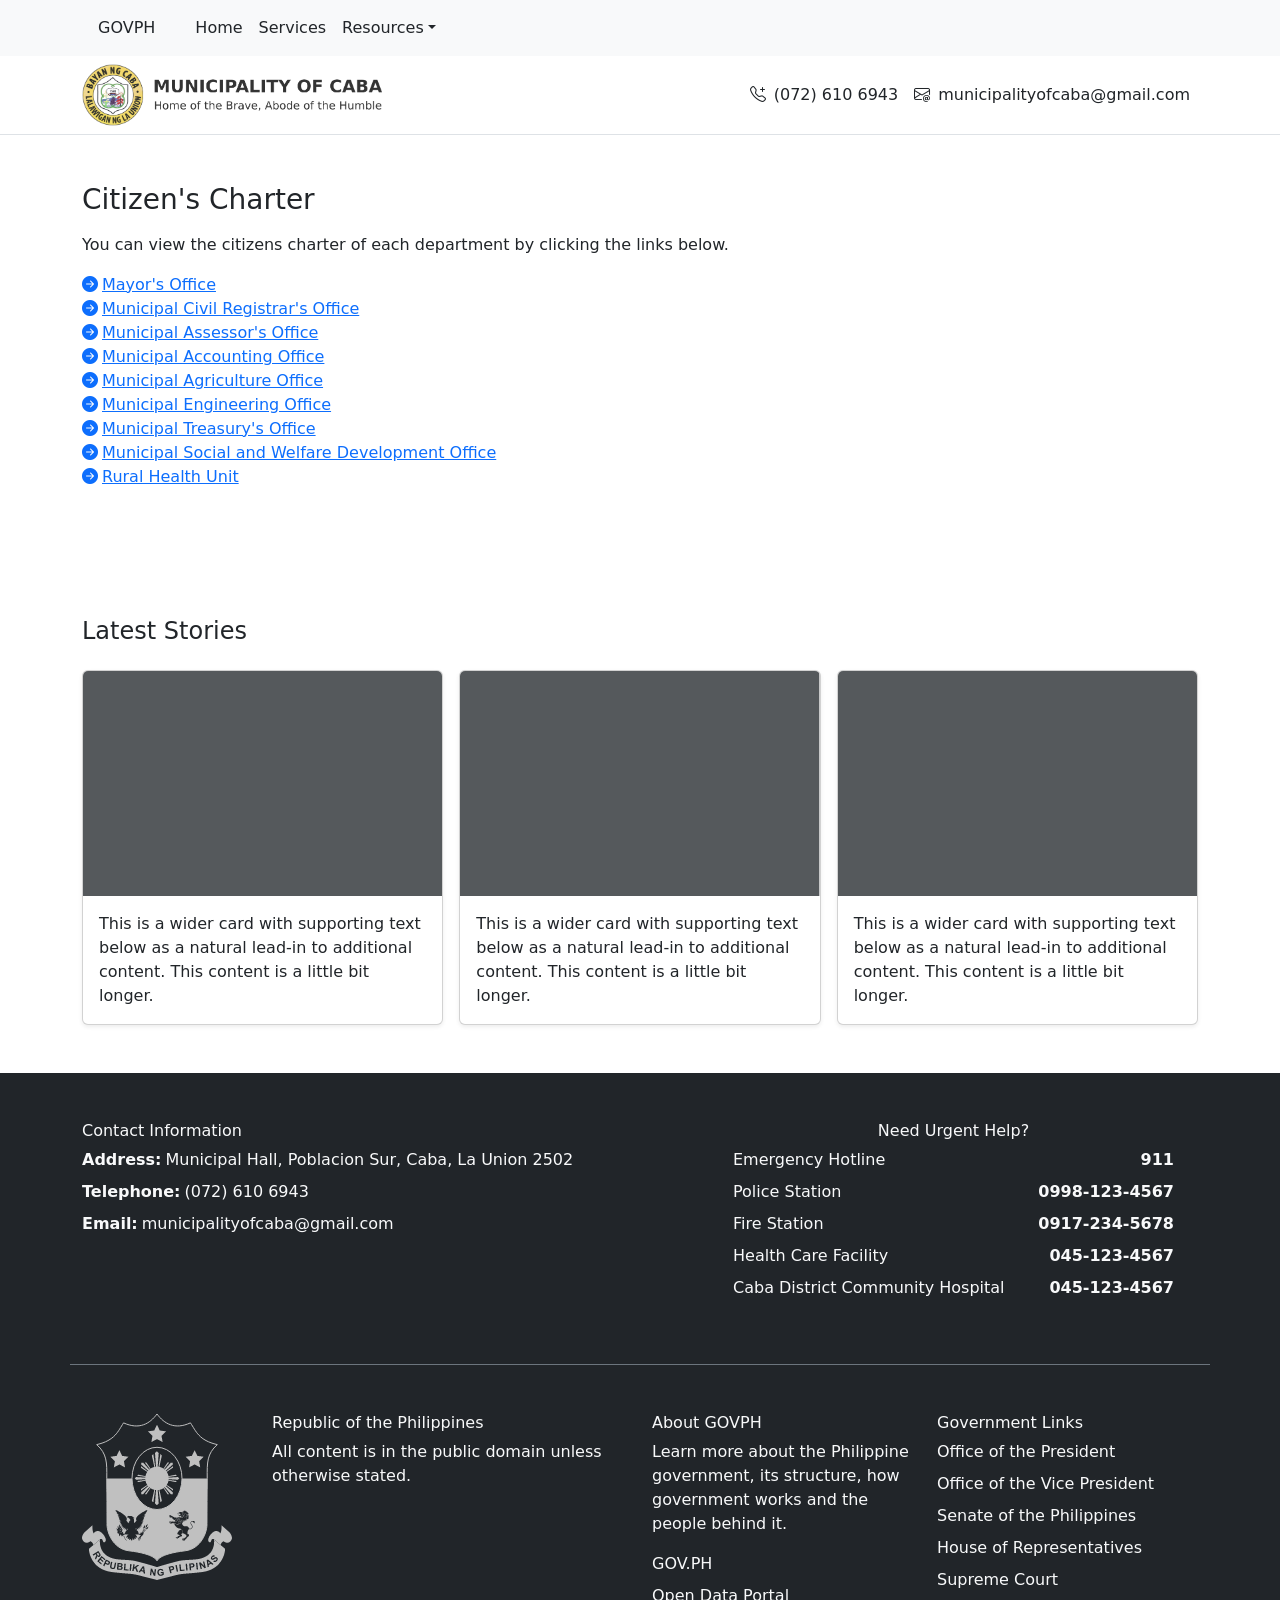
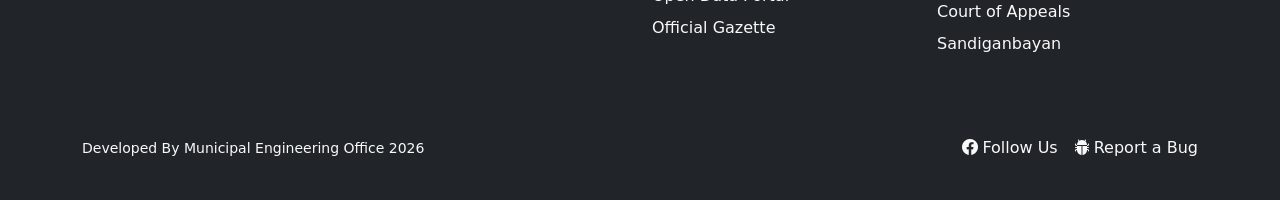
==== citizens-charter.html @ f1044a45 "added page for citizens charter and concept hero banner." ====
<!DOCTYPE html>
<html class="h-100" lang="en">

<head>
    <meta charset="utf-8">
    <meta name="viewport" content="width=device-width, initial-scale=1">
    <meta name="description" content="">
    <link href="https://cdn.jsdelivr.net/npm/bootstrap@5.3.8/dist/css/bootstrap.min.css" rel="stylesheet"
        integrity="sha384-sRIl4kxILFvY47J16cr9ZwB07vP4J8+LH7qKQnuqkuIAvNWLzeN8tE5YBujZqJLB" crossorigin="anonymous">
    <link rel="stylesheet" href="https://cdn.jsdelivr.net/npm/bootstrap-icons@1.13.1/font/bootstrap-icons.min.css">
</head>

<body class="d-flex flex-column h-100">
    <nav class="py-2 navbar bg-light">
        <div class="container d-flex flex-wrap">
            <ul class="nav me-auto">
                <li class="nav-item me-lg-3"><a href="https://www.gov.ph" target="_blank" class="nav-link text-dark"
                        aria-current="page">GOVPH</a>
                </li>
                <li class="nav-item"><a href="./index.html" class="nav-link text-dark px-2">Home</a></li>
                <li class="nav-item"><a href="#" class="nav-link text-dark px-2">Services</a></li>
                <li class="nav-item dropdown">
                    <a class="nav-link text-dark px-2 dropdown-toggle" href="#" role="button" data-bs-toggle="dropdown"
                        aria-expanded="false">Resources</a>
                    <ul class="dropdown-menu">
                        <li><a class="dropdown-item" href="#">Citizens Charter</a></li>
                    </ul>
                </li>
            </ul>
        </div>
    </nav>
    <header class="py-2 border-bottom">
        <div class="container d-flex align-items-center justify-content-between">
            <a href="./index.html" class="d-flex align-items-center text-dark text-decoration-none">
                <img src="static/images/logo_alt.png" width="300" />
            </a>
            <ul class="nav">
                <li class="nav-item"><a href="#" class="nav-link text-dark px-2"><i
                            class="bi bi-telephone-plus me-2"></i>(072) 610 6943</a></li>
                <li class="nav-item"><a href="mailto:municipalityofcaba@gmail.com"
                        class="nav-link text-dark text-dark px-2"><i
                            class="bi bi-envelope-at me-2"></i>municipalityofcaba@gmail.com</a></li>
            </ul>
        </div>
    </header>
    <main class="flex-shrink-0">
        <section class="py-5 container">
            <div class="row">
                <h3 class="mb-3">Citizen's Charter</h3>
                <p>You can view the citizens charter of each department by clicking the links below.</p>
                <div class="col-6">
                    <ul class="list-unstyled ps-0">
                        <li><a href="#"><i class="bi bi-arrow-right-circle-fill me-1"></i>Mayor's Office</a></li>
                        <li><a href="#"><i class="bi bi-arrow-right-circle-fill me-1"></i>Municipal Civil Registrar's
                                Office</a></li>
                        <li><a href="#"><i class="bi bi-arrow-right-circle-fill me-1"></i>Municipal Assessor's
                                Office</a></li>
                        <li><a href="#"><i class="bi bi-arrow-right-circle-fill me-1"></i>Municipal Accounting
                                Office</a></li>
                        <li><a href="#"><i class="bi bi-arrow-right-circle-fill me-1"></i>Municipal Agriculture
                                Office</a></li>
                        <li><a href="#"><i class="bi bi-arrow-right-circle-fill me-1"></i>Municipal Engineering
                                Office</a></li>
                        <li><a href="#"><i class="bi bi-arrow-right-circle-fill me-1"></i>Municipal Treasury's
                                Office</a></li>
                        <li><a href="#"><i class="bi bi-arrow-right-circle-fill me-1"></i>Municipal Social and Welfare
                                Development Office</a></li>
                        <li><a href="#"><i class="bi bi-arrow-right-circle-fill me-1"></i>Rural Health Unit</a></li>
                    </ul>
                </div>
            </div>
        </section>
        <section class="stories py-5">
            <div class="container">
                <h4 class="py-3">Latest Stories</h4>
                <div class="row row-cols-1 row-cols-sm-2 row-cols-md-3 g-3">
                    <div class="col">
                        <div class="card shadow-sm"> <svg aria-label="Placeholder: Thumbnail"
                                class="bd-placeholder-img card-img-top" height="225"
                                preserveAspectRatio="xMidYMid slice" role="img" width="100%"
                                xmlns="http://www.w3.org/2000/svg">
                                <title>Placeholder</title>
                                <rect width="100%" height="100%" fill="#55595c"></rect><text x="50%" y="50%"
                                    fill="#eceeef" dy=".3em"></text>
                            </svg>
                            <div class="card-body">
                                <p class="card-text">This is a wider card with supporting text below as a natural
                                    lead-in to additional content. This content is a little bit longer.</p>
                            </div>
                        </div>
                    </div>
                    <div class="col">
                        <div class="card shadow-sm"> <svg aria-label="Placeholder: Thumbnail"
                                class="bd-placeholder-img card-img-top" height="225"
                                preserveAspectRatio="xMidYMid slice" role="img" width="100%"
                                xmlns="http://www.w3.org/2000/svg">
                                <title>Placeholder</title>
                                <rect width="100%" height="100%" fill="#55595c"></rect><text x="50%" y="50%"
                                    fill="#eceeef" dy=".3em"></text>
                            </svg>
                            <div class="card-body">
                                <p class="card-text">This is a wider card with supporting text below as a natural
                                    lead-in to additional content. This content is a little bit longer.</p>
                            </div>
                        </div>
                    </div>
                    <div class="col">
                        <div class="card shadow-sm"> <svg aria-label="Placeholder: Thumbnail"
                                class="bd-placeholder-img card-img-top" height="225"
                                preserveAspectRatio="xMidYMid slice" role="img" width="100%"
                                xmlns="http://www.w3.org/2000/svg">
                                <title>Placeholder</title>
                                <rect width="100%" height="100%" fill="#55595c"></rect><text x="50%" y="50%"
                                    fill="#eceeef" dy=".3em"></text>
                            </svg>
                            <div class="card-body">
                                <p class="card-text">This is a wider card with supporting text below as a natural
                                    lead-in to additional content. This content is a little bit longer.</p>
                            </div>
                        </div>
                    </div>
                </div>
            </div>
        </section>
    </main>
    <footer class="mt-auto pt-5 pb-3 bg-dark text-light">
        <div class="container">
            <div class="row pb-4">
                <div class="row pb-4">
                    <div class="col-7 mb-3">
                        <h6>Contact Information</h6>
                        <dl>
                            <dd><strong class="me-1">Address:</strong>Municipal Hall, Poblacion Sur, Caba, La Union 2502
                            </dd>
                            <dd><strong class="me-1">Telephone:</strong>(072) 610 6943</dd>
                            <dd><strong class="me-1">Email:</strong>municipalityofcaba@gmail.com</dd>
                        </dl>
                    </div>
                    <div class="col-5 mb-3">
                        <h6 class="text-center">Need Urgent Help?</h6>
                        <div class="d-flex justify-content-between mb-2">
                            <span>Emergency Hotline</span>
                            <a href="tel:911" class="text-light fw-bold text-decoration-none">911</a>
                        </div>

                        <div class="d-flex justify-content-between mb-2">
                            <span>Police Station</span>
                            <a href="tel:09981234567" class="text-light fw-bold text-decoration-none">0998-123-4567</a>
                        </div>

                        <div class="d-flex justify-content-between mb-2">
                            <span>Fire Station</span>
                            <a href="tel:09172345678" class="text-light fw-bold text-decoration-none">0917-234-5678</a>
                        </div>

                        <div class="d-flex justify-content-between mb-2">
                            <span>Health Care Facility</span>
                            <a href="tel:0451234567" class="text-light fw-bold text-decoration-none">045-123-4567</a>
                        </div>

                        <div class="d-flex justify-content-between">
                            <span>Caba District Community Hospital</span>
                            <a href="tel:0451234567" class="text-light fw-bold text-decoration-none">045-123-4567</a>
                        </div>
                    </div>
                </div>
            </div>
            <div class="row py-5 border-top border-secondary">
                <div class="col-2">
                    <img src="static/images/govph-logo.png" alt="GOVPH" />
                </div>
                <div class="col-4">
                    <h6>Republic of the Philippines</h6>
                    <p>All content is in the public domain unless otherwise stated.</p>
                </div>
                <div class="col-3">
                    <h6>About GOVPH</h6>
                    <p>Learn more about the Philippine government, its structure, how government works and the people
                        behind it.</p>
                    <ul class="nav flex-column">
                        <li class="nav-item mb-2"><a href="#" class="nav-link p-0 link-light">GOV.PH</a></li>
                        <li class="nav-item mb-2"><a href="#" class="nav-link p-0 link-light">Open Data Portal</a></li>
                        <li class="nav-item mb-2"><a href="#" class="nav-link p-0 link-light">Official Gazette</a></li>
                    </ul>
                </div>
                <div class="col-3">
                    <h6>Government Links</h6>
                    <ul class="nav flex-column">
                        <li class="nav-item mb-2"><a href="#" class="nav-link p-0 link-light">Office of the
                                President</a></li>
                        <li class="nav-item mb-2"><a href="#" class="nav-link p-0 link-light">Office of the Vice
                                President</a></li>
                        <li class="nav-item mb-2"><a href="#" class="nav-link p-0 link-light">Senate of the
                                Philippines</a></li>
                        <li class="nav-item mb-2"><a href="#" class="nav-link p-0 link-light">House of
                                Representatives</a></li>
                        <li class="nav-item mb-2"><a href="#" class="nav-link p-0 link-light">Supreme Court</a></li>
                        <li class="nav-item mb-2"><a href="#" class="nav-link p-0 link-light">Court of Appeals</a></li>
                        <li class="nav-item mb-2"><a href="#" class="nav-link p-0 link-light">Sandiganbayan</a></li>
                    </ul>
                </div>
            </div>
            <div class="d-flex flex-column flex-sm-row justify-content-between py-4">
                <p class="mb-0"><small>Developed By Municipal Engineering Office 2026</small></p>
                <ul class="mb-0 list-unstyled d-flex">
                    <li class="ms-3"><a class="nav-link link-light" href="https://www.facebook.com/cabalaunionofficial/"
                            title="@cabalaunionofficial" aria-label="Follow Us"><i
                                class="bi bi-facebook me-1"></i>Follow Us</a></li>
                    <li class="ms-3"><a class="nav-link link-light" href="#" aria-label="Bug Report"><i
                                class="bi bi-bug-fill me-1"></i>Report a Bug</a></li>
                </ul>
            </div>
        </div>
    </footer>
    <script src="https://cdn.jsdelivr.net/npm/bootstrap@5.3.8/dist/js/bootstrap.bundle.min.js"
        integrity="sha384-FKyoEForCGlyvwx9Hj09JcYn3nv7wiPVlz7YYwJrWVcXK/BmnVDxM+D2scQbITxI"
        crossorigin="anonymous"></script>
</body>

</html>
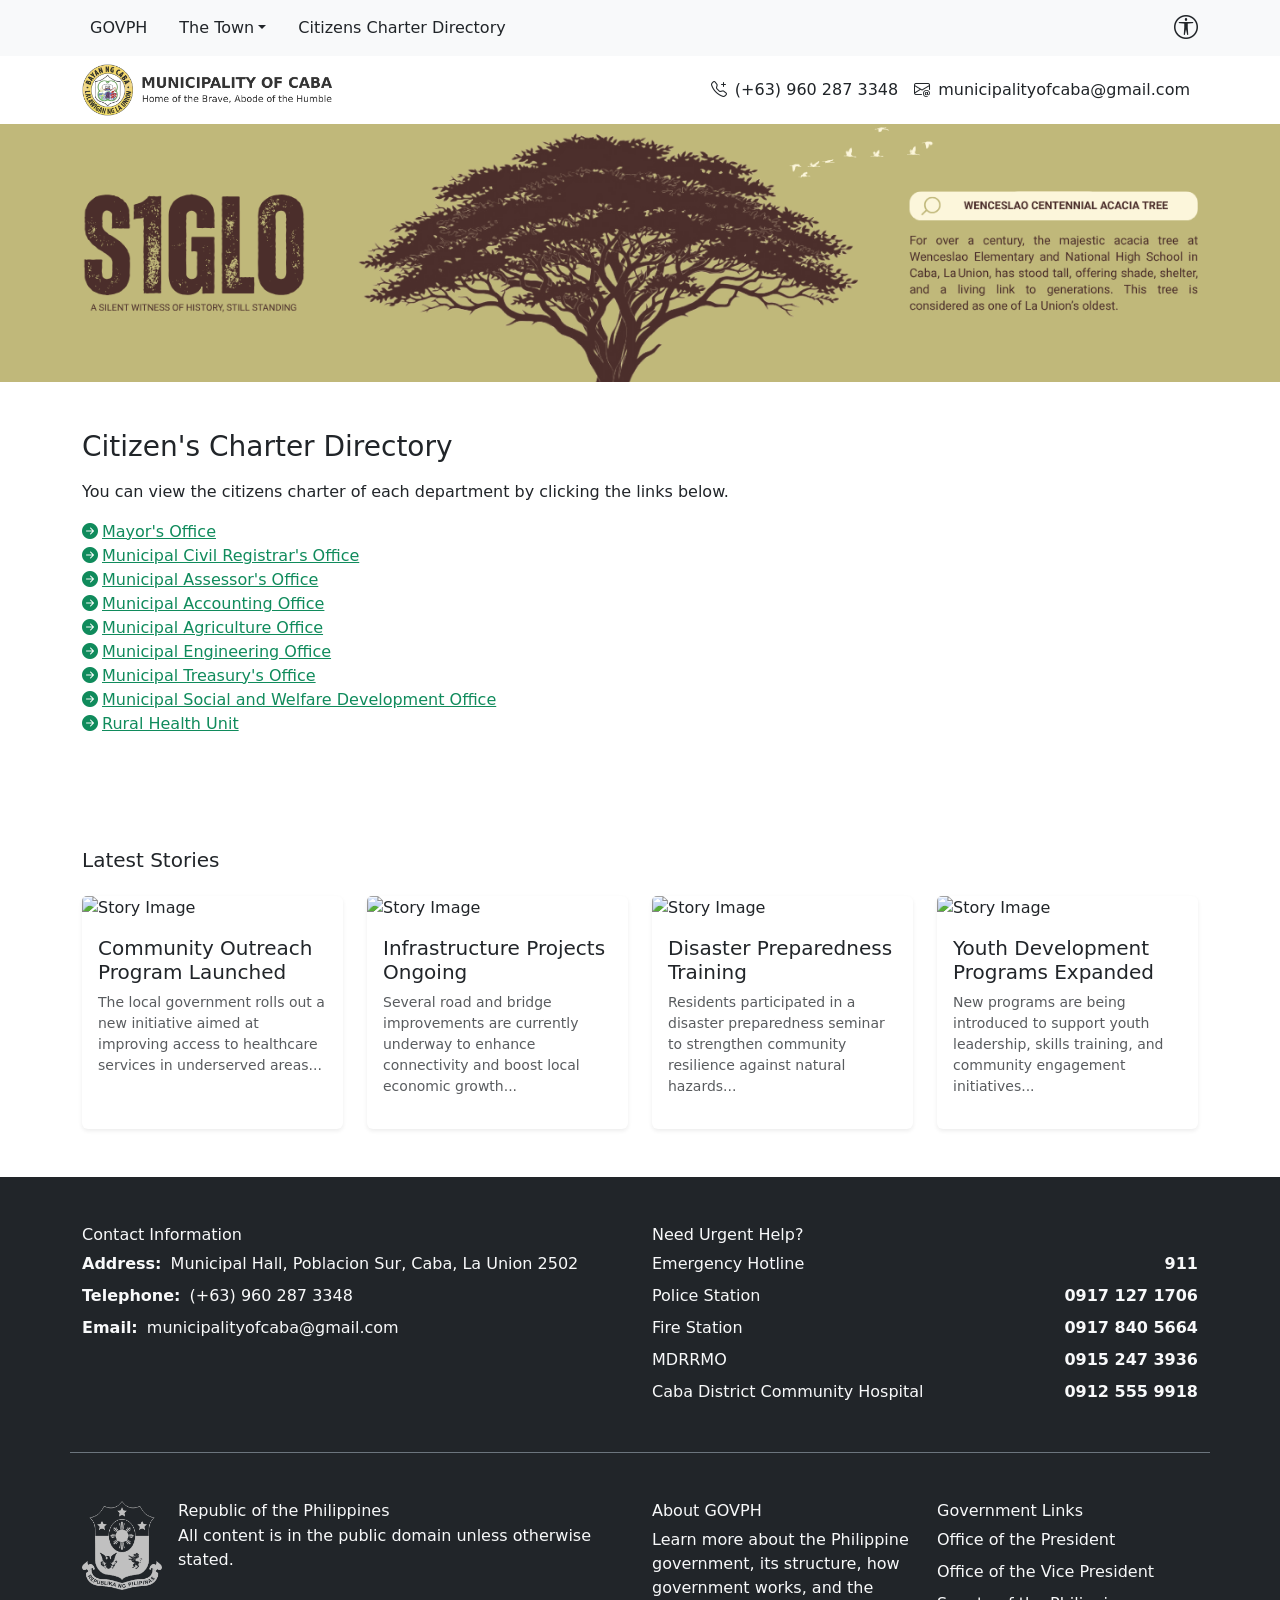
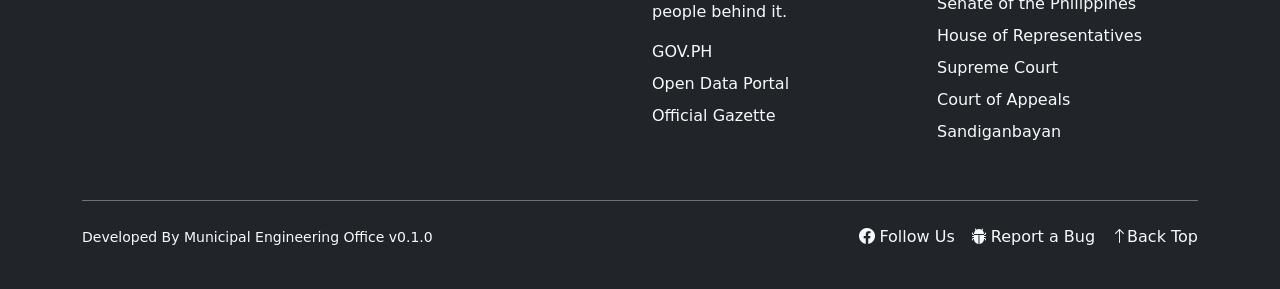
==== commit 7381c949: "added accessibility functions and updated some static contents" ====
--- a/citizens-charter.html
+++ b/citizens-charter.html
@@ -8,114 +8,174 @@
     <link href="https://cdn.jsdelivr.net/npm/bootstrap@5.3.8/dist/css/bootstrap.min.css" rel="stylesheet"
         integrity="sha384-sRIl4kxILFvY47J16cr9ZwB07vP4J8+LH7qKQnuqkuIAvNWLzeN8tE5YBujZqJLB" crossorigin="anonymous">
     <link rel="stylesheet" href="https://cdn.jsdelivr.net/npm/bootstrap-icons@1.13.1/font/bootstrap-icons.min.css">
+    <link rel="stylesheet" href="./static/styles/common.css">
 </head>
 
 <body class="d-flex flex-column h-100">
-    <nav class="py-2 navbar bg-light">
-        <div class="container d-flex flex-wrap">
-            <ul class="nav me-auto">
-                <li class="nav-item me-lg-3"><a href="https://www.gov.ph" target="_blank" class="nav-link text-dark"
-                        aria-current="page">GOVPH</a>
-                </li>
-                <li class="nav-item"><a href="./index.html" class="nav-link text-dark px-2">Home</a></li>
-                <li class="nav-item"><a href="#" class="nav-link text-dark px-2">Services</a></li>
-                <li class="nav-item dropdown">
-                    <a class="nav-link text-dark px-2 dropdown-toggle" href="#" role="button" data-bs-toggle="dropdown"
-                        aria-expanded="false">Resources</a>
-                    <ul class="dropdown-menu">
-                        <li><a class="dropdown-item" href="#">Citizens Charter</a></li>
+    <nav class="navbar navbar-expand-lg navbar-light bg-light py-2 sticky-top">
+        <div class="container">
+            <a class="navbar-brand d-lg-none" href="./index.html">Menu</a>
+            <div class="d-flex align-items-center gap-2 order-lg-3">
+                <div class="dropdown">
+                    <a class="text-dark fs-4 p-0 border-0 bg-transparent dropdown-toggle" type="button"
+                        id="accessibilityMenu" data-bs-toggle="dropdown" aria-expanded="false"
+                        aria-label="Accessibility Options">
+
+                        <i class="bi bi-universal-access-circle"></i>
+                    </a>
+
+                    <ul class="dropdown-menu dropdown-menu-end" aria-labelledby="accessibilityMenu">
+                        <li>
+                            <a class="dropdown-item" href="#"><i
+                                    class="bi bi-card-heading me-1"></i>Accessibility Statement</a>
+                        </li>
+                        <li>
+                            <a class="dropdown-item" href="#" onclick="toggleContrast()"><i
+                                    class="bi bi-circle-half me-1"></i>Switch Contrast</a>
+                        </li>
+                        <li>
+                            <a class="dropdown-item" href="#" onclick="scrollToTop()"><i
+                                    class="bi bi-box-arrow-in-up me-1"></i>Page Up</a>
+                        </li>
+                        <li>
+                            <a class="dropdown-item" href="#" onclick="scrollToBottom()"><i
+                                    class="bi bi-box-arrow-in-down me-1"></i>Page Down</a>
+                        </li>
                     </ul>
-                </li>
-            </ul>
+                </div>
+            </div>
+            <div class="collapse navbar-collapse order-lg-2 mt-2 mt-lg-0" id="mainNav">
+                <ul class="navbar-nav me-auto mb-2 mb-lg-0">
+                    <li class="nav-item me-lg-3">
+                        <a href="https://www.gov.ph" target="_blank" class="nav-link text-dark">GOVPH</a>
+                    </li>
+                    <li class="nav-item dropdown me-lg-3">
+                        <a class="nav-link text-dark px-2 dropdown-toggle" href="#" id="townDropdown"
+                            data-bs-toggle="dropdown" aria-expanded="false">The Town</a>
+                        <ul class="dropdown-menu" aria-labelledby="townDropdown">
+                            <li><a class="dropdown-item" href="./history.html">History</a></li>
+                        </ul>
+                    </li>
+                    <li class="nav-item">
+                        <a href="./citizens-charter.html" class="nav-link text-dark px-2">
+                            Citizens Charter Directory
+                        </a>
+                    </li>
+                </ul>
+            </div>
         </div>
     </nav>
-    <header class="py-2 border-bottom">
-        <div class="container d-flex align-items-center justify-content-between">
-            <a href="./index.html" class="d-flex align-items-center text-dark text-decoration-none">
-                <img src="static/images/logo_alt.png" width="300" />
+    <header class="py-2">
+        <div class="container d-flex flex-wrap align-items-center justify-content-between">
+            <a href="./index.html" class="d-flex align-items-center text-dark text-decoration-none mb-2 mb-lg-0">
+                <img src="static/images/logo_alt.png" id="hseal" alt="Municipality of Caba La Union" width="250">
             </a>
-            <ul class="nav">
-                <li class="nav-item"><a href="#" class="nav-link text-dark px-2"><i
-                            class="bi bi-telephone-plus me-2"></i>(072) 610 6943</a></li>
-                <li class="nav-item"><a href="mailto:municipalityofcaba@gmail.com"
-                        class="nav-link text-dark text-dark px-2"><i
-                            class="bi bi-envelope-at me-2"></i>municipalityofcaba@gmail.com</a></li>
+            <ul class="nav flex-column flex-lg-row align-items-start align-items-lg-center mb-2 mb-lg-0">
+                <li class="nav-item">
+                    <a class="nav-link d-flex align-items-center px-0 px-lg-2 text-dark" href="tel:+639602873348">
+                        <i class="bi bi-telephone-plus me-2"></i> (+63) 960 287 3348
+                    </a>
+                </li>
+                <li class="nav-item">
+                    <a class="nav-link d-flex align-items-center px-0 px-lg-2 text-dark"
+                        href="mailto:municipalityofcaba@gmail.com">
+                        <i class="bi bi-envelope-at me-2"></i> municipalityofcaba@gmail.com
+                    </a>
+                </li>
             </ul>
         </div>
     </header>
     <main class="flex-shrink-0">
+        <section class="hero-banner d-flex align-items-center justify-content-center">
+            <div class="container">
+                <img src="./static/images/web_cover_banner_r1.png" class="img-fluid w-100 hero-img" alt="Hero Banner">
+            </div>
+        </section>
         <section class="py-5 container">
             <div class="row">
-                <h3 class="mb-3">Citizen's Charter</h3>
+                <h3 class="mb-3">Citizen's Charter Directory</h3>
                 <p>You can view the citizens charter of each department by clicking the links below.</p>
-                <div class="col-6">
+                <div class="col">
                     <ul class="list-unstyled ps-0">
-                        <li><a href="#"><i class="bi bi-arrow-right-circle-fill me-1"></i>Mayor's Office</a></li>
-                        <li><a href="#"><i class="bi bi-arrow-right-circle-fill me-1"></i>Municipal Civil Registrar's
-                                Office</a></li>
-                        <li><a href="#"><i class="bi bi-arrow-right-circle-fill me-1"></i>Municipal Assessor's
-                                Office</a></li>
-                        <li><a href="#"><i class="bi bi-arrow-right-circle-fill me-1"></i>Municipal Accounting
-                                Office</a></li>
-                        <li><a href="#"><i class="bi bi-arrow-right-circle-fill me-1"></i>Municipal Agriculture
-                                Office</a></li>
-                        <li><a href="#"><i class="bi bi-arrow-right-circle-fill me-1"></i>Municipal Engineering
-                                Office</a></li>
-                        <li><a href="#"><i class="bi bi-arrow-right-circle-fill me-1"></i>Municipal Treasury's
-                                Office</a></li>
-                        <li><a href="#"><i class="bi bi-arrow-right-circle-fill me-1"></i>Municipal Social and Welfare
+                        <li><a href="#" class="accent-color"><i class="bi bi-arrow-right-circle-fill me-1"></i>Mayor's Office</a>
+                        </li>
+                        <li><a href="#" class="accent-color"><i class="bi bi-arrow-right-circle-fill me-1"></i>Municipal Civil
+                                Registrar's
+                                Office</a></li>
+                        <li><a href="#" class="accent-color"><i class="bi bi-arrow-right-circle-fill me-1"></i>Municipal Assessor's
+                                Office</a></li>
+                        <li><a href="#" class="accent-color"><i class="bi bi-arrow-right-circle-fill me-1"></i>Municipal Accounting
+                                Office</a></li>
+                        <li><a href="#" class="accent-color"><i class="bi bi-arrow-right-circle-fill me-1"></i>Municipal Agriculture
+                                Office</a></li>
+                        <li><a href="#" class="accent-color"><i class="bi bi-arrow-right-circle-fill me-1"></i>Municipal Engineering
+                                Office</a></li>
+                        <li><a href="#" class="accent-color"><i class="bi bi-arrow-right-circle-fill me-1"></i>Municipal Treasury's
+                                Office</a></li>
+                        <li><a href="#" class="accent-color"><i class="bi bi-arrow-right-circle-fill me-1"></i>Municipal Social and
+                                Welfare
                                 Development Office</a></li>
-                        <li><a href="#"><i class="bi bi-arrow-right-circle-fill me-1"></i>Rural Health Unit</a></li>
+                        <li><a href="#" class="accent-color"><i class="bi bi-arrow-right-circle-fill me-1"></i>Rural Health Unit</a>
+                        </li>
                     </ul>
                 </div>
             </div>
         </section>
-        <section class="stories py-5">
+        <section class="py-5">
             <div class="container">
-                <h4 class="py-3">Latest Stories</h4>
-                <div class="row row-cols-1 row-cols-sm-2 row-cols-md-3 g-3">
-                    <div class="col">
-                        <div class="card shadow-sm"> <svg aria-label="Placeholder: Thumbnail"
-                                class="bd-placeholder-img card-img-top" height="225"
-                                preserveAspectRatio="xMidYMid slice" role="img" width="100%"
-                                xmlns="http://www.w3.org/2000/svg">
-                                <title>Placeholder</title>
-                                <rect width="100%" height="100%" fill="#55595c"></rect><text x="50%" y="50%"
-                                    fill="#eceeef" dy=".3em"></text>
-                            </svg>
+                <div class="d-flex justify-content-between align-items-center mb-4">
+                    <h5 class="mb-0">Latest Stories</h5>
+                </div>
+                <div class="row g-4">
+                    <div class="col-12 col-sm-6 col-lg-3">
+                        <div class="card h-100 shadow-sm border-0 position-relative">
+                            <img src="https://placehold.co/600x400" class="card-img-top" alt="Story Image">
                             <div class="card-body">
-                                <p class="card-text">This is a wider card with supporting text below as a natural
-                                    lead-in to additional content. This content is a little bit longer.</p>
+                                <h5 class="card-title">Community Outreach Program Launched</h5>
+                                <p class="card-text text-muted small">
+                                    The local government rolls out a new initiative aimed at improving
+                                    access to healthcare services in underserved areas...
+                                </p>
+                                <a href="#" class="stretched-link"></a>
                             </div>
                         </div>
                     </div>
-                    <div class="col">
-                        <div class="card shadow-sm"> <svg aria-label="Placeholder: Thumbnail"
-                                class="bd-placeholder-img card-img-top" height="225"
-                                preserveAspectRatio="xMidYMid slice" role="img" width="100%"
-                                xmlns="http://www.w3.org/2000/svg">
-                                <title>Placeholder</title>
-                                <rect width="100%" height="100%" fill="#55595c"></rect><text x="50%" y="50%"
-                                    fill="#eceeef" dy=".3em"></text>
-                            </svg>
+                    <div class="col-12 col-sm-6 col-lg-3">
+                        <div class="card h-100 shadow-sm border-0 position-relative">
+                            <img src="https://placehold.co/600x400" class="card-img-top" alt="Story Image">
                             <div class="card-body">
-                                <p class="card-text">This is a wider card with supporting text below as a natural
-                                    lead-in to additional content. This content is a little bit longer.</p>
+                                <h5 class="card-title">Infrastructure Projects Ongoing</h5>
+                                <p class="card-text text-muted small">
+                                    Several road and bridge improvements are currently underway to
+                                    enhance connectivity and boost local economic growth...
+                                </p>
+                                <a href="#" class="stretched-link"></a>
                             </div>
                         </div>
                     </div>
-                    <div class="col">
-                        <div class="card shadow-sm"> <svg aria-label="Placeholder: Thumbnail"
-                                class="bd-placeholder-img card-img-top" height="225"
-                                preserveAspectRatio="xMidYMid slice" role="img" width="100%"
-                                xmlns="http://www.w3.org/2000/svg">
-                                <title>Placeholder</title>
-                                <rect width="100%" height="100%" fill="#55595c"></rect><text x="50%" y="50%"
-                                    fill="#eceeef" dy=".3em"></text>
-                            </svg>
+                    <div class="col-12 col-sm-6 col-lg-3">
+                        <div class="card h-100 shadow-sm border-0 position-relative">
+                            <img src="https://placehold.co/600x400" class="card-img-top" alt="Story Image">
                             <div class="card-body">
-                                <p class="card-text">This is a wider card with supporting text below as a natural
-                                    lead-in to additional content. This content is a little bit longer.</p>
+                                <h5 class="card-title">Disaster Preparedness Training</h5>
+                                <p class="card-text text-muted small">
+                                    Residents participated in a disaster preparedness seminar to
+                                    strengthen community resilience against natural hazards...
+                                </p>
+                                <a href="#" class="stretched-link"></a>
+                            </div>
+                        </div>
+                    </div>
+                    <div class="col-12 col-sm-6 col-lg-3">
+                        <div class="card h-100 shadow-sm border-0 position-relative">
+                            <img src="https://placehold.co/600x400" class="card-img-top" alt="Story Image">
+                            <div class="card-body">
+                                <h5 class="card-title">Youth Development Programs Expanded</h5>
+                                <p class="card-text text-muted small">
+                                    New programs are being introduced to support youth leadership,
+                                    skills training, and community engagement initiatives...
+                                </p>
+                                <a href="#" class="stretched-link"></a>
                             </div>
                         </div>
                     </div>
@@ -126,88 +186,115 @@
     <footer class="mt-auto pt-5 pb-3 bg-dark text-light">
         <div class="container">
             <div class="row pb-4">
-                <div class="row pb-4">
-                    <div class="col-7 mb-3">
-                        <h6>Contact Information</h6>
-                        <dl>
-                            <dd><strong class="me-1">Address:</strong>Municipal Hall, Poblacion Sur, Caba, La Union 2502
-                            </dd>
-                            <dd><strong class="me-1">Telephone:</strong>(072) 610 6943</dd>
-                            <dd><strong class="me-1">Email:</strong>municipalityofcaba@gmail.com</dd>
-                        </dl>
-                    </div>
-                    <div class="col-5 mb-3">
-                        <h6 class="text-center">Need Urgent Help?</h6>
-                        <div class="d-flex justify-content-between mb-2">
+                <div class="col-12 col-md-6 mb-4">
+                    <h6 class="text-center text-md-start">Contact Information</h6>
+                    <dl class="mb-0">
+                        <dd><strong class="me-1">Address:</strong> Municipal Hall, Poblacion Sur, Caba, La Union 2502
+                        </dd>
+                        <dd><strong class="me-1">Telephone:</strong> (+63) 960 287 3348</dd>
+                        <dd><strong class="me-1">Email:</strong> municipalityofcaba@gmail.com</dd>
+                    </dl>
+                </div>
+                <div class="col-12 col-md-6 mb-4">
+                    <h6 class="text-center text-md-start">Need Urgent Help?</h6>
+                    <div class="d-flex flex-column gap-2">
+                        <div class="d-flex justify-content-between">
                             <span>Emergency Hotline</span>
                             <a href="tel:911" class="text-light fw-bold text-decoration-none">911</a>
                         </div>
-
-                        <div class="d-flex justify-content-between mb-2">
+                        <div class="d-flex justify-content-between">
                             <span>Police Station</span>
-                            <a href="tel:09981234567" class="text-light fw-bold text-decoration-none">0998-123-4567</a>
-                        </div>
-
-                        <div class="d-flex justify-content-between mb-2">
+                            <a href="tel:09171271706" class="text-light fw-bold text-decoration-none">0917 127 1706</a>
+                        </div>
+                        <div class="d-flex justify-content-between">
                             <span>Fire Station</span>
-                            <a href="tel:09172345678" class="text-light fw-bold text-decoration-none">0917-234-5678</a>
-                        </div>
-
-                        <div class="d-flex justify-content-between mb-2">
-                            <span>Health Care Facility</span>
-                            <a href="tel:0451234567" class="text-light fw-bold text-decoration-none">045-123-4567</a>
-                        </div>
-
+                            <a href="tel:09178405664" class="text-light fw-bold text-decoration-none">0917 840 5664</a>
+                        </div>
+                        <div class="d-flex justify-content-between">
+                            <span>MDRRMO</span>
+                            <a href="tel:0451234567" class="text-light fw-bold text-decoration-none">0915 247 3936</a>
+                        </div>
                         <div class="d-flex justify-content-between">
                             <span>Caba District Community Hospital</span>
-                            <a href="tel:0451234567" class="text-light fw-bold text-decoration-none">045-123-4567</a>
-                        </div>
-                    </div>
-                </div>
-            </div>
+                            <a href="tel:09125559918" class="text-light fw-bold text-decoration-none">0912 555 9918</a>
+                        </div>
+                    </div>
+                </div>
+            </div>
+            <!-- Government Info Section -->
             <div class="row py-5 border-top border-secondary">
-                <div class="col-2">
-                    <img src="static/images/govph-logo.png" alt="GOVPH" />
-                </div>
-                <div class="col-4">
-                    <h6>Republic of the Philippines</h6>
-                    <p>All content is in the public domain unless otherwise stated.</p>
-                </div>
-                <div class="col-3">
+                <!-- GOVPH Logo + Republic Info as One Component -->
+                <div
+                    class="col-12 col-md-6 d-flex flex-column flex-sm-row align-items-center align-items-sm-start mb-4 mb-md-0">
+                    <div class="me-sm-3 mb-3 mb-sm-0 d-flex justify-content-center justify-content-sm-start">
+                        <img src="static/images/govph-logo.png" alt="GOVPH" class="img-fluid" style="max-width: 80px;">
+                    </div>
+                    <div class="text-center text-sm-start">
+                        <h6 class="mb-1">Republic of the Philippines</h6>
+                        <p class="mb-0">All content is in the public domain unless otherwise stated.</p>
+                    </div>
+                </div>
+
+                <!-- About GOVPH -->
+                <div class="col-12 col-md-3 mb-4 mb-md-0">
                     <h6>About GOVPH</h6>
-                    <p>Learn more about the Philippine government, its structure, how government works and the people
+                    <p>Learn more about the Philippine government, its structure, how government works, and the people
                         behind it.</p>
                     <ul class="nav flex-column">
-                        <li class="nav-item mb-2"><a href="#" class="nav-link p-0 link-light">GOV.PH</a></li>
-                        <li class="nav-item mb-2"><a href="#" class="nav-link p-0 link-light">Open Data Portal</a></li>
-                        <li class="nav-item mb-2"><a href="#" class="nav-link p-0 link-light">Official Gazette</a></li>
+                        <li class="nav-item mb-2"><a href="https://www.gov.ph/"
+                                class="nav-link p-0 link-light">GOV.PH</a></li>
+                        <li class="nav-item mb-2"><a href="https://data.gov.ph/index/home"
+                                class="nav-link p-0 link-light">Open Data Portal</a></li>
+                        <li class="nav-item mb-2"><a href="https://www.officialgazette.gov.ph/"
+                                class="nav-link p-0 link-light">Official Gazette</a></li>
                     </ul>
                 </div>
-                <div class="col-3">
+
+                <!-- Government Links -->
+                <div class="col-12 col-md-3">
                     <h6>Government Links</h6>
                     <ul class="nav flex-column">
-                        <li class="nav-item mb-2"><a href="#" class="nav-link p-0 link-light">Office of the
+                        <li class="nav-item mb-2"><a href="https://op-proper.gov.ph/"
+                                class="nav-link p-0 link-light">Office of the
                                 President</a></li>
-                        <li class="nav-item mb-2"><a href="#" class="nav-link p-0 link-light">Office of the Vice
+                        <li class="nav-item mb-2"><a href="https://ovp.gov.ph/" class="nav-link p-0 link-light">Office
+                                of the Vice
                                 President</a></li>
-                        <li class="nav-item mb-2"><a href="#" class="nav-link p-0 link-light">Senate of the
+                        <li class="nav-item mb-2"><a href="https://www.senate.gov.ph/"
+                                class="nav-link p-0 link-light">Senate of the
                                 Philippines</a></li>
-                        <li class="nav-item mb-2"><a href="#" class="nav-link p-0 link-light">House of
+                        <li class="nav-item mb-2"><a href="https://www.congress.gov.ph/"
+                                class="nav-link p-0 link-light">House of
                                 Representatives</a></li>
-                        <li class="nav-item mb-2"><a href="#" class="nav-link p-0 link-light">Supreme Court</a></li>
-                        <li class="nav-item mb-2"><a href="#" class="nav-link p-0 link-light">Court of Appeals</a></li>
-                        <li class="nav-item mb-2"><a href="#" class="nav-link p-0 link-light">Sandiganbayan</a></li>
+                        <li class="nav-item mb-2"><a href="https://sc.judiciary.gov.ph/"
+                                class="nav-link p-0 link-light">Supreme Court</a></li>
+                        <li class="nav-item mb-2"><a href="https://ca.judiciary.gov.ph/"
+                                class="nav-link p-0 link-light">Court of Appeals</a></li>
+                        <li class="nav-item mb-2"><a href="https://sb.judiciary.gov.ph/"
+                                class="nav-link p-0 link-light">Sandiganbayan</a></li>
                     </ul>
                 </div>
             </div>
-            <div class="d-flex flex-column flex-sm-row justify-content-between py-4">
-                <p class="mb-0"><small>Developed By Municipal Engineering Office 2026</small></p>
-                <ul class="mb-0 list-unstyled d-flex">
-                    <li class="ms-3"><a class="nav-link link-light" href="https://www.facebook.com/cabalaunionofficial/"
-                            title="@cabalaunionofficial" aria-label="Follow Us"><i
-                                class="bi bi-facebook me-1"></i>Follow Us</a></li>
-                    <li class="ms-3"><a class="nav-link link-light" href="#" aria-label="Bug Report"><i
-                                class="bi bi-bug-fill me-1"></i>Report a Bug</a></li>
+            <div class="d-flex flex-column flex-sm-row justify-content-between py-4 border-top border-secondary">
+                <p class="mb-3 mb-sm-0"><small>Developed By Municipal Engineering Office v0.1.0</small></p>
+                <ul class="mb-0 list-unstyled d-flex justify-content-center justify-content-sm-end gap-3">
+                    <li>
+                        <a class="nav-link link-light d-flex align-items-center"
+                            href="https://www.facebook.com/cabalaunionofficial/" title="@cabalaunionofficial"
+                            aria-label="Follow Us">
+                            <i class="bi bi-facebook me-1"></i>Follow Us
+                        </a>
+                    </li>
+                    <li>
+                        <a class="nav-link link-light d-flex align-items-center" href="#" aria-label="Bug Report">
+                            <i class="bi bi-bug-fill me-1"></i>Report a Bug
+                        </a>
+                    </li>
+                    <li>
+                        <a class="nav-link link-light d-flex align-items-center" href="#" onclick="scrollToTop()" aria-label="Back Top">
+                            <i class="bi bi-arrow-up"></i>Back Top
+                        </a>
+                    </li>
                 </ul>
             </div>
         </div>
@@ -215,6 +302,7 @@
     <script src="https://cdn.jsdelivr.net/npm/bootstrap@5.3.8/dist/js/bootstrap.bundle.min.js"
         integrity="sha384-FKyoEForCGlyvwx9Hj09JcYn3nv7wiPVlz7YYwJrWVcXK/BmnVDxM+D2scQbITxI"
         crossorigin="anonymous"></script>
+    <script src="./static/scripts/common.js"></script>
 </body>
 
 </html>
--- a/static/styles/common.css
+++ b/static/styles/common.css
@@ -0,0 +1,18 @@
+.hero-banner {
+    background-color: #c0b87a;
+}
+.accent-color {
+    color: #108b5c;
+}
+
+#accessibilityMenu.dropdown-toggle::after {
+    display: none;
+}
+
+html[data-bs-theme="dark"] #hseal {
+    filter: invert(1) grayscale(1);
+}
+
+html[data-bs-theme="dark"] .accent-color {
+    color: #1bf6a1;
+}
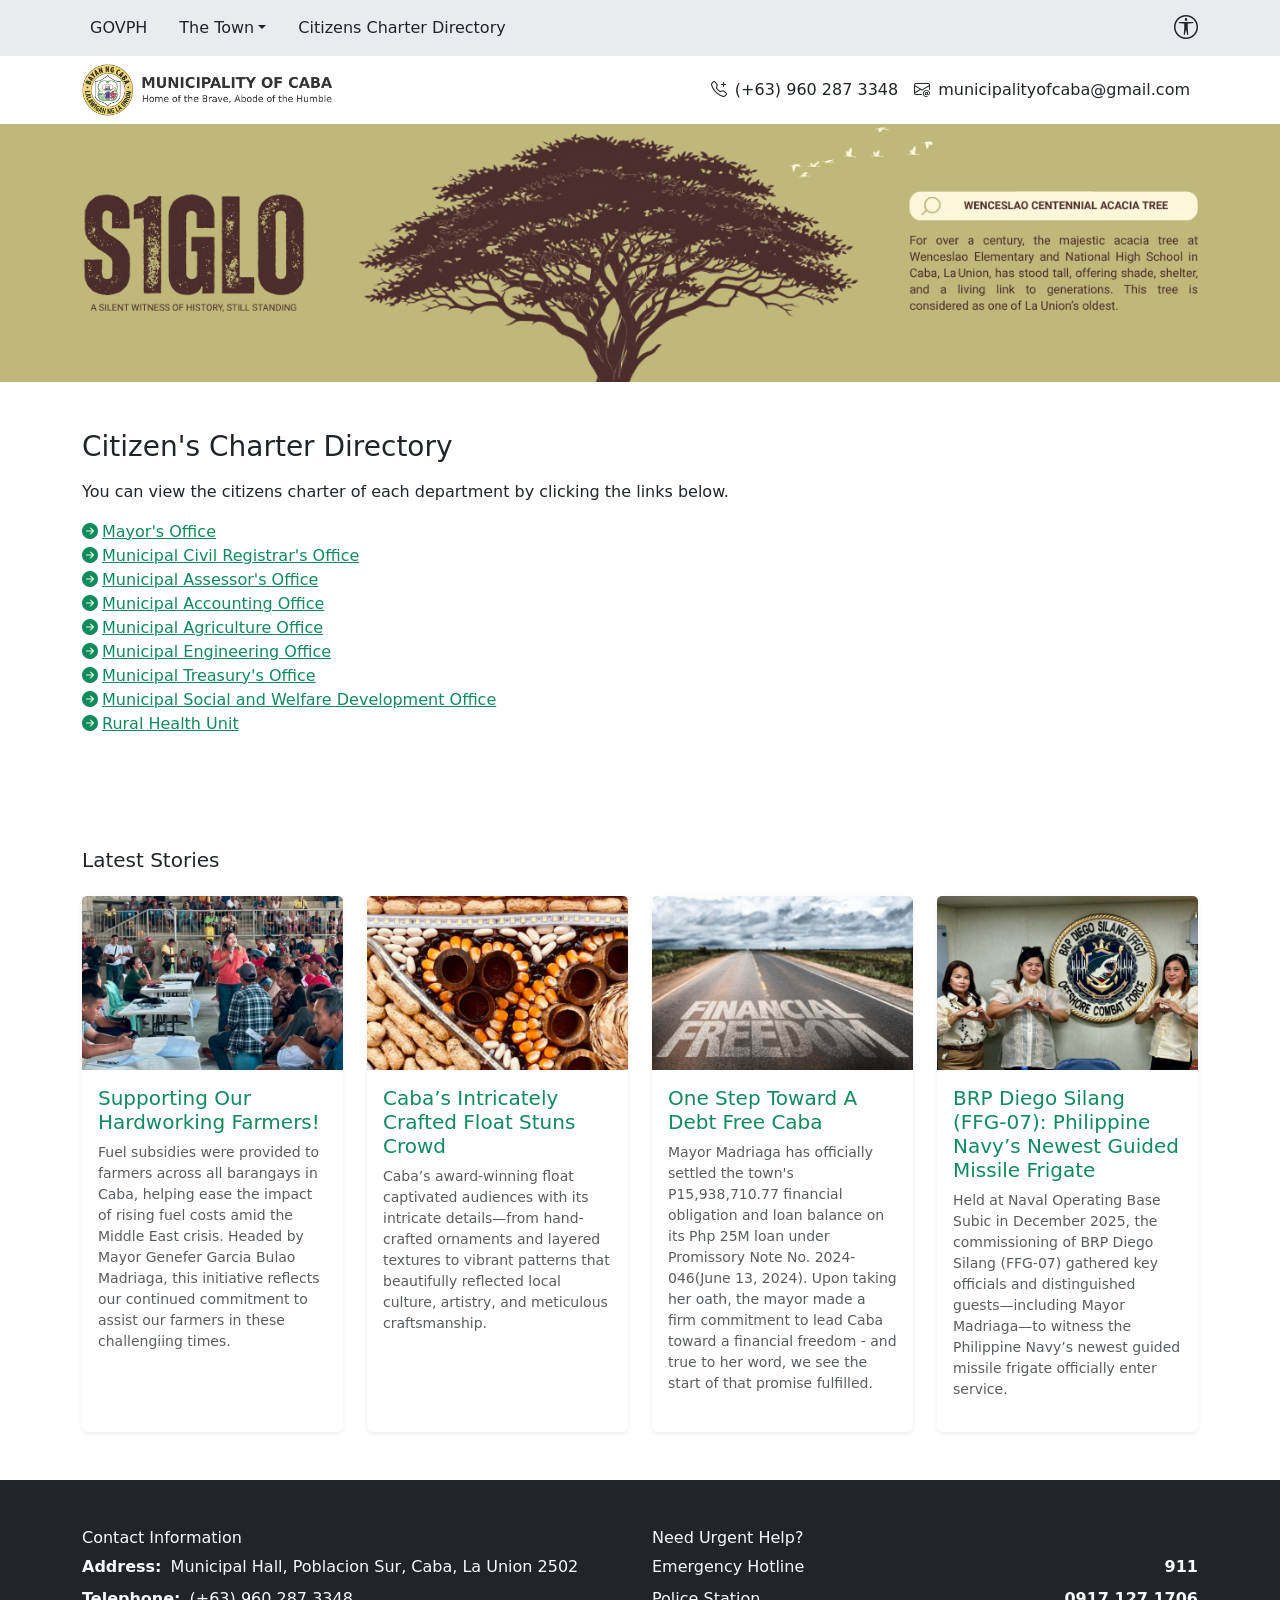
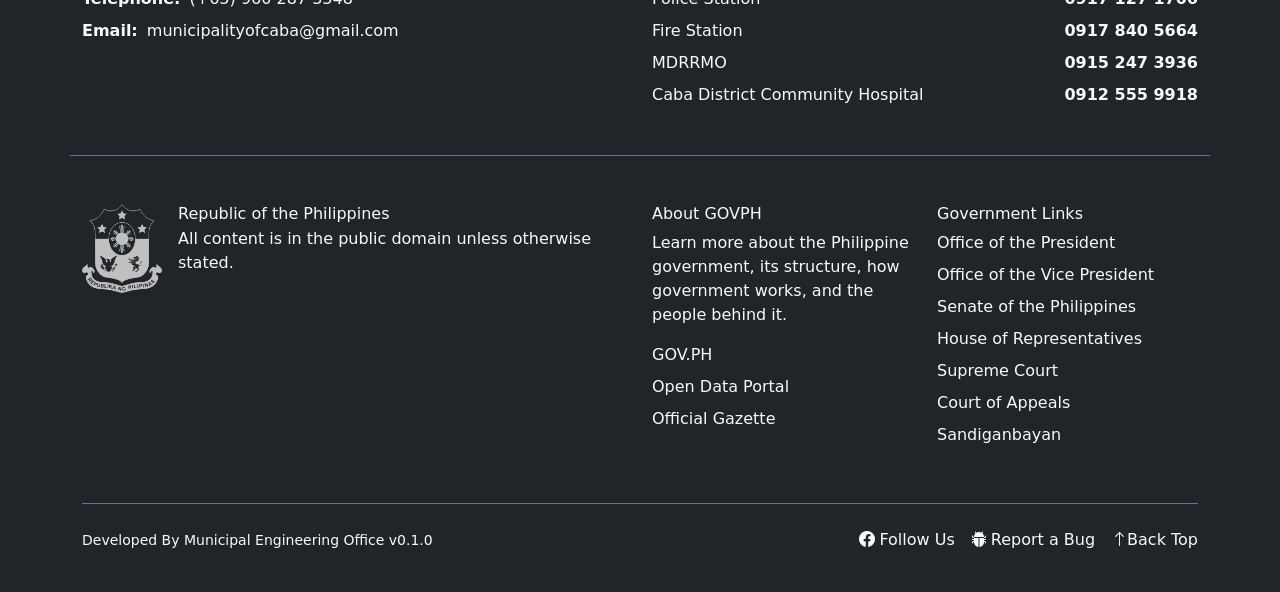
==== commit 0f006ad6: "add story cover images, fix issues with accessibility" ====
--- a/citizens-charter.html
+++ b/citizens-charter.html
@@ -12,12 +12,12 @@
 </head>
 
 <body class="d-flex flex-column h-100">
-    <nav class="navbar navbar-expand-lg navbar-light bg-light py-2 sticky-top">
+    <nav class="navbar navbar-expand-lg navbar-light bg-body-secondary py-2 sticky-top">
         <div class="container">
             <a class="navbar-brand d-lg-none" href="./index.html">Menu</a>
             <div class="d-flex align-items-center gap-2 order-lg-3">
                 <div class="dropdown">
-                    <a class="text-dark fs-4 p-0 border-0 bg-transparent dropdown-toggle" type="button"
+                    <a class="text-body fs-4 p-0 border-0 bg-transparent dropdown-toggle" type="button"
                         id="accessibilityMenu" data-bs-toggle="dropdown" aria-expanded="false"
                         aria-label="Accessibility Options">
 
@@ -25,10 +25,6 @@
                     </a>
 
                     <ul class="dropdown-menu dropdown-menu-end" aria-labelledby="accessibilityMenu">
-                        <li>
-                            <a class="dropdown-item" href="#"><i
-                                    class="bi bi-card-heading me-1"></i>Accessibility Statement</a>
-                        </li>
                         <li>
                             <a class="dropdown-item" href="#" onclick="toggleContrast()"><i
                                     class="bi bi-circle-half me-1"></i>Switch Contrast</a>
@@ -47,17 +43,17 @@
             <div class="collapse navbar-collapse order-lg-2 mt-2 mt-lg-0" id="mainNav">
                 <ul class="navbar-nav me-auto mb-2 mb-lg-0">
                     <li class="nav-item me-lg-3">
-                        <a href="https://www.gov.ph" target="_blank" class="nav-link text-dark">GOVPH</a>
+                        <a href="https://www.gov.ph" target="_blank" class="nav-link text-body">GOVPH</a>
                     </li>
                     <li class="nav-item dropdown me-lg-3">
-                        <a class="nav-link text-dark px-2 dropdown-toggle" href="#" id="townDropdown"
+                        <a class="nav-link text-body px-2 dropdown-toggle" href="#" id="townDropdown"
                             data-bs-toggle="dropdown" aria-expanded="false">The Town</a>
                         <ul class="dropdown-menu" aria-labelledby="townDropdown">
                             <li><a class="dropdown-item" href="./history.html">History</a></li>
                         </ul>
                     </li>
                     <li class="nav-item">
-                        <a href="./citizens-charter.html" class="nav-link text-dark px-2">
+                        <a href="./citizens-charter.html" class="nav-link text-body px-2">
                             Citizens Charter Directory
                         </a>
                     </li>
@@ -72,12 +68,12 @@
             </a>
             <ul class="nav flex-column flex-lg-row align-items-start align-items-lg-center mb-2 mb-lg-0">
                 <li class="nav-item">
-                    <a class="nav-link d-flex align-items-center px-0 px-lg-2 text-dark" href="tel:+639602873348">
+                    <a class="nav-link d-flex align-items-center px-0 px-lg-2 text-body" href="tel:+639602873348">
                         <i class="bi bi-telephone-plus me-2"></i> (+63) 960 287 3348
                     </a>
                 </li>
                 <li class="nav-item">
-                    <a class="nav-link d-flex align-items-center px-0 px-lg-2 text-dark"
+                    <a class="nav-link d-flex align-items-center px-0 px-lg-2 text-body"
                         href="mailto:municipalityofcaba@gmail.com">
                         <i class="bi bi-envelope-at me-2"></i> municipalityofcaba@gmail.com
                     </a>
@@ -97,25 +93,34 @@
                 <p>You can view the citizens charter of each department by clicking the links below.</p>
                 <div class="col">
                     <ul class="list-unstyled ps-0">
-                        <li><a href="#" class="accent-color"><i class="bi bi-arrow-right-circle-fill me-1"></i>Mayor's Office</a>
-                        </li>
-                        <li><a href="#" class="accent-color"><i class="bi bi-arrow-right-circle-fill me-1"></i>Municipal Civil
+                        <li><a href="#" class="accent-color"><i class="bi bi-arrow-right-circle-fill me-1"></i>Mayor's
+                                Office</a>
+                        </li>
+                        <li><a href="#" class="accent-color"><i class="bi bi-arrow-right-circle-fill me-1"></i>Municipal
+                                Civil
                                 Registrar's
                                 Office</a></li>
-                        <li><a href="#" class="accent-color"><i class="bi bi-arrow-right-circle-fill me-1"></i>Municipal Assessor's
-                                Office</a></li>
-                        <li><a href="#" class="accent-color"><i class="bi bi-arrow-right-circle-fill me-1"></i>Municipal Accounting
-                                Office</a></li>
-                        <li><a href="#" class="accent-color"><i class="bi bi-arrow-right-circle-fill me-1"></i>Municipal Agriculture
-                                Office</a></li>
-                        <li><a href="#" class="accent-color"><i class="bi bi-arrow-right-circle-fill me-1"></i>Municipal Engineering
-                                Office</a></li>
-                        <li><a href="#" class="accent-color"><i class="bi bi-arrow-right-circle-fill me-1"></i>Municipal Treasury's
-                                Office</a></li>
-                        <li><a href="#" class="accent-color"><i class="bi bi-arrow-right-circle-fill me-1"></i>Municipal Social and
+                        <li><a href="#" class="accent-color"><i class="bi bi-arrow-right-circle-fill me-1"></i>Municipal
+                                Assessor's
+                                Office</a></li>
+                        <li><a href="#" class="accent-color"><i class="bi bi-arrow-right-circle-fill me-1"></i>Municipal
+                                Accounting
+                                Office</a></li>
+                        <li><a href="#" class="accent-color"><i class="bi bi-arrow-right-circle-fill me-1"></i>Municipal
+                                Agriculture
+                                Office</a></li>
+                        <li><a href="#" class="accent-color"><i class="bi bi-arrow-right-circle-fill me-1"></i>Municipal
+                                Engineering
+                                Office</a></li>
+                        <li><a href="#" class="accent-color"><i class="bi bi-arrow-right-circle-fill me-1"></i>Municipal
+                                Treasury's
+                                Office</a></li>
+                        <li><a href="#" class="accent-color"><i class="bi bi-arrow-right-circle-fill me-1"></i>Municipal
+                                Social and
                                 Welfare
                                 Development Office</a></li>
-                        <li><a href="#" class="accent-color"><i class="bi bi-arrow-right-circle-fill me-1"></i>Rural Health Unit</a>
+                        <li><a href="#" class="accent-color"><i class="bi bi-arrow-right-circle-fill me-1"></i>Rural
+                                Health Unit</a>
                         </li>
                     </ul>
                 </div>
@@ -129,12 +134,14 @@
                 <div class="row g-4">
                     <div class="col-12 col-sm-6 col-lg-3">
                         <div class="card h-100 shadow-sm border-0 position-relative">
-                            <img src="https://placehold.co/600x400" class="card-img-top" alt="Story Image">
+                            <img src="./static/images/stories/cover_1.png" class="card-img-top" alt="Story Image">
                             <div class="card-body">
-                                <h5 class="card-title">Community Outreach Program Launched</h5>
-                                <p class="card-text text-muted small">
-                                    The local government rolls out a new initiative aimed at improving
-                                    access to healthcare services in underserved areas...
+                                <h5 class="card-title accent-color">Supporting Our Hardworking Farmers!</h5>
+                                <p class="card-text text-muted small">Fuel subsidies were provided to farmers across all
+                                    barangays in Caba, helping ease the impact of rising fuel costs amid the Middle East
+                                    crisis.
+                                    Headed by Mayor Genefer Garcia Bulao Madriaga, this initiative reflects our
+                                    continued commitment to assist our farmers in these challengiing times.
                                 </p>
                                 <a href="#" class="stretched-link"></a>
                             </div>
@@ -142,39 +149,41 @@
                     </div>
                     <div class="col-12 col-sm-6 col-lg-3">
                         <div class="card h-100 shadow-sm border-0 position-relative">
-                            <img src="https://placehold.co/600x400" class="card-img-top" alt="Story Image">
+                            <img src="./static/images/stories/cover_2.png" class="card-img-top" alt="">
                             <div class="card-body">
-                                <h5 class="card-title">Infrastructure Projects Ongoing</h5>
-                                <p class="card-text text-muted small">
-                                    Several road and bridge improvements are currently underway to
-                                    enhance connectivity and boost local economic growth...
-                                </p>
+                                <h5 class="card-title accent-color">Caba’s Intricately Crafted Float Stuns Crowd</h5>
+                                <p class="card-text text-muted small">Caba’s award-winning float captivated audiences
+                                    with its intricate details—from hand-crafted ornaments and layered textures to
+                                    vibrant patterns that beautifully reflected local culture, artistry, and meticulous
+                                    craftsmanship.</p>
                                 <a href="#" class="stretched-link"></a>
                             </div>
                         </div>
                     </div>
                     <div class="col-12 col-sm-6 col-lg-3">
                         <div class="card h-100 shadow-sm border-0 position-relative">
-                            <img src="https://placehold.co/600x400" class="card-img-top" alt="Story Image">
+                            <img src="./static/images/stories/cover_3.png" class="card-img-top" alt="Story Image">
                             <div class="card-body">
-                                <h5 class="card-title">Disaster Preparedness Training</h5>
-                                <p class="card-text text-muted small">
-                                    Residents participated in a disaster preparedness seminar to
-                                    strengthen community resilience against natural hazards...
-                                </p>
+                                <h5 class="card-title accent-color">One Step Toward A Debt Free Caba</h5>
+                                <p class="card-text text-muted small">Mayor Madriaga has officially settled the town's
+                                    P15,938,710.77 financial obligation and loan balance on its Php 25M loan under
+                                    Promissory Note No. 2024-046(June 13, 2024). Upon taking her oath, the mayor made a
+                                    firm commitment to lead Caba toward a financial freedom - and true to her word, we
+                                    see the start of that promise fulfilled.</p>
                                 <a href="#" class="stretched-link"></a>
                             </div>
                         </div>
                     </div>
                     <div class="col-12 col-sm-6 col-lg-3">
                         <div class="card h-100 shadow-sm border-0 position-relative">
-                            <img src="https://placehold.co/600x400" class="card-img-top" alt="Story Image">
+                            <img src="./static/images/stories/cover_4.png" class="card-img-top" alt="Story Image">
                             <div class="card-body">
-                                <h5 class="card-title">Youth Development Programs Expanded</h5>
-                                <p class="card-text text-muted small">
-                                    New programs are being introduced to support youth leadership,
-                                    skills training, and community engagement initiatives...
-                                </p>
+                                <h5 class="card-title accent-color">BRP Diego Silang (FFG-07): Philippine Navy’s Newest
+                                    Guided Missile Frigate</h5>
+                                <p class="card-text text-muted small">Held at Naval Operating Base Subic in December
+                                    2025, the commissioning of BRP Diego Silang (FFG-07) gathered key officials and
+                                    distinguished guests—including Mayor Madriaga—to witness the Philippine Navy’s
+                                    newest guided missile frigate officially enter service.</p>
                                 <a href="#" class="stretched-link"></a>
                             </div>
                         </div>
@@ -291,7 +300,8 @@
                         </a>
                     </li>
                     <li>
-                        <a class="nav-link link-light d-flex align-items-center" href="#" onclick="scrollToTop()" aria-label="Back Top">
+                        <a class="nav-link link-light d-flex align-items-center" href="#" onclick="scrollToTop()"
+                            aria-label="Back Top">
                             <i class="bi bi-arrow-up"></i>Back Top
                         </a>
                     </li>
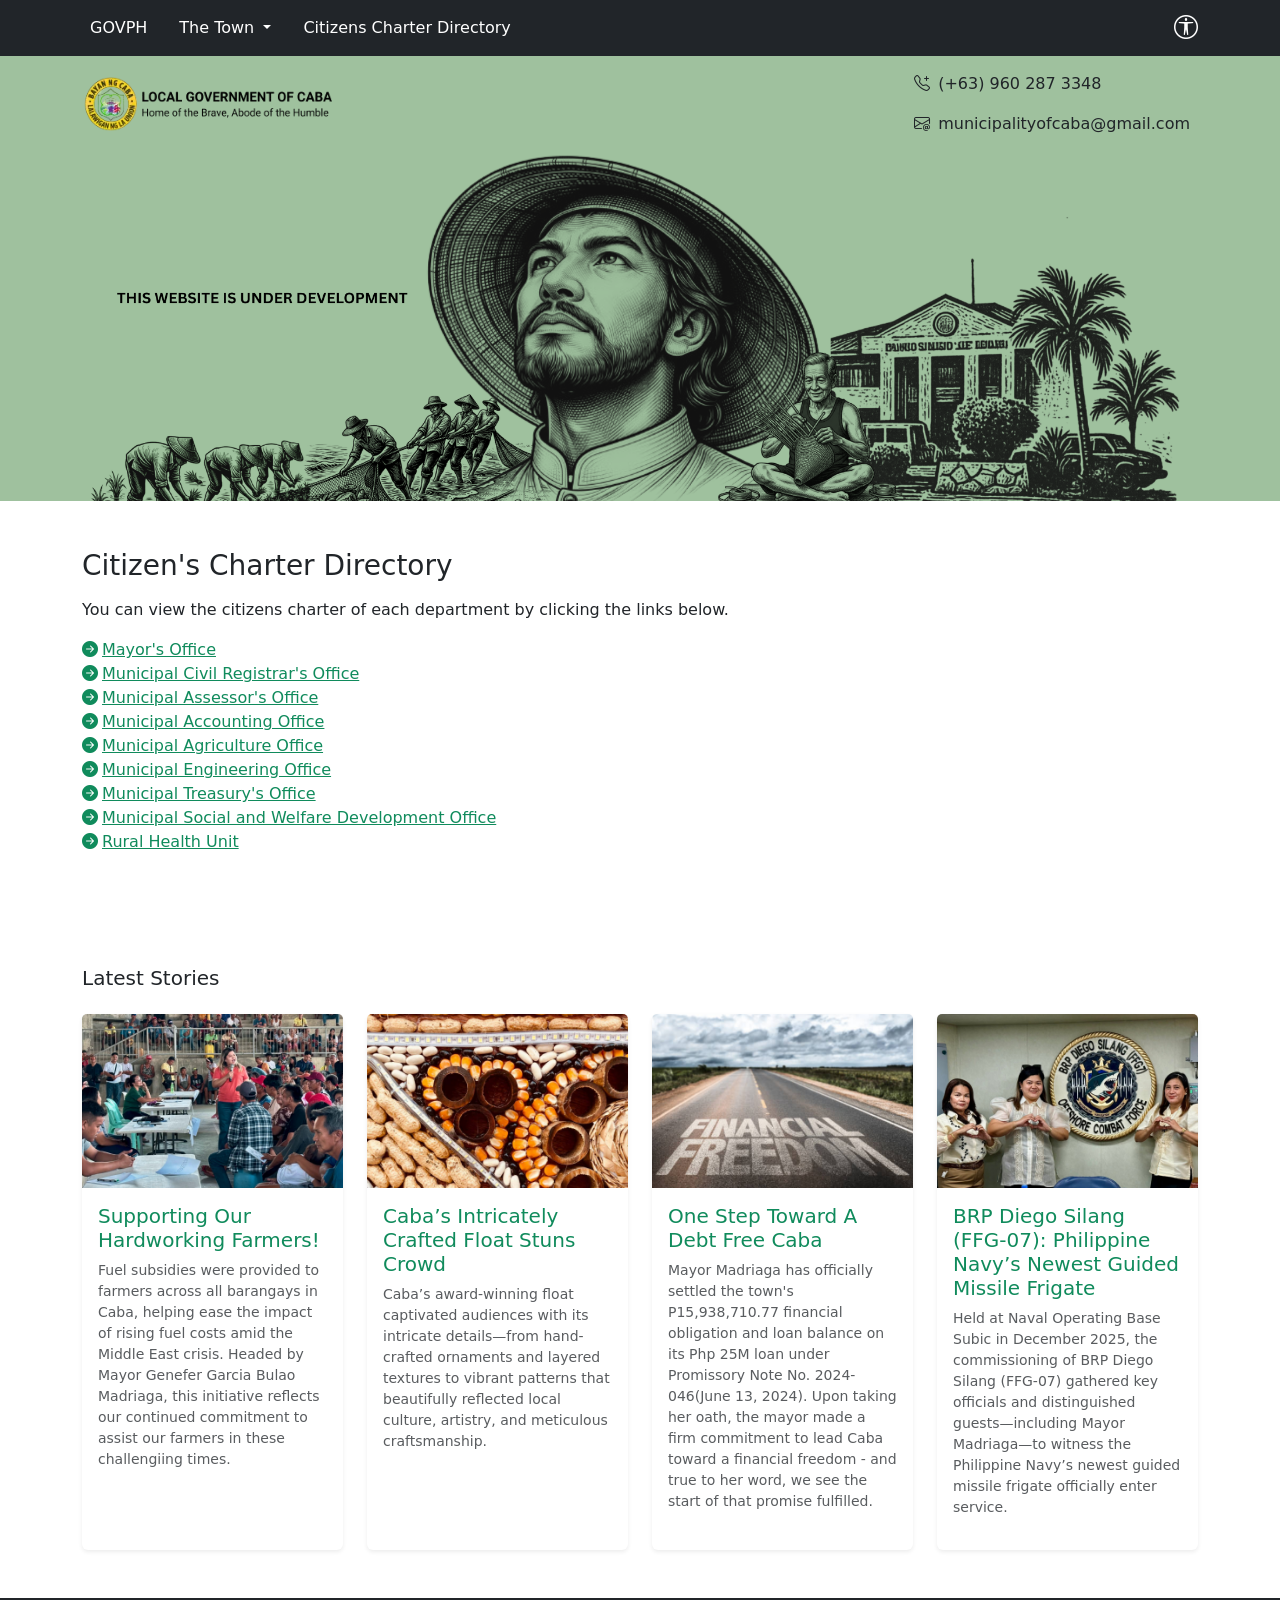
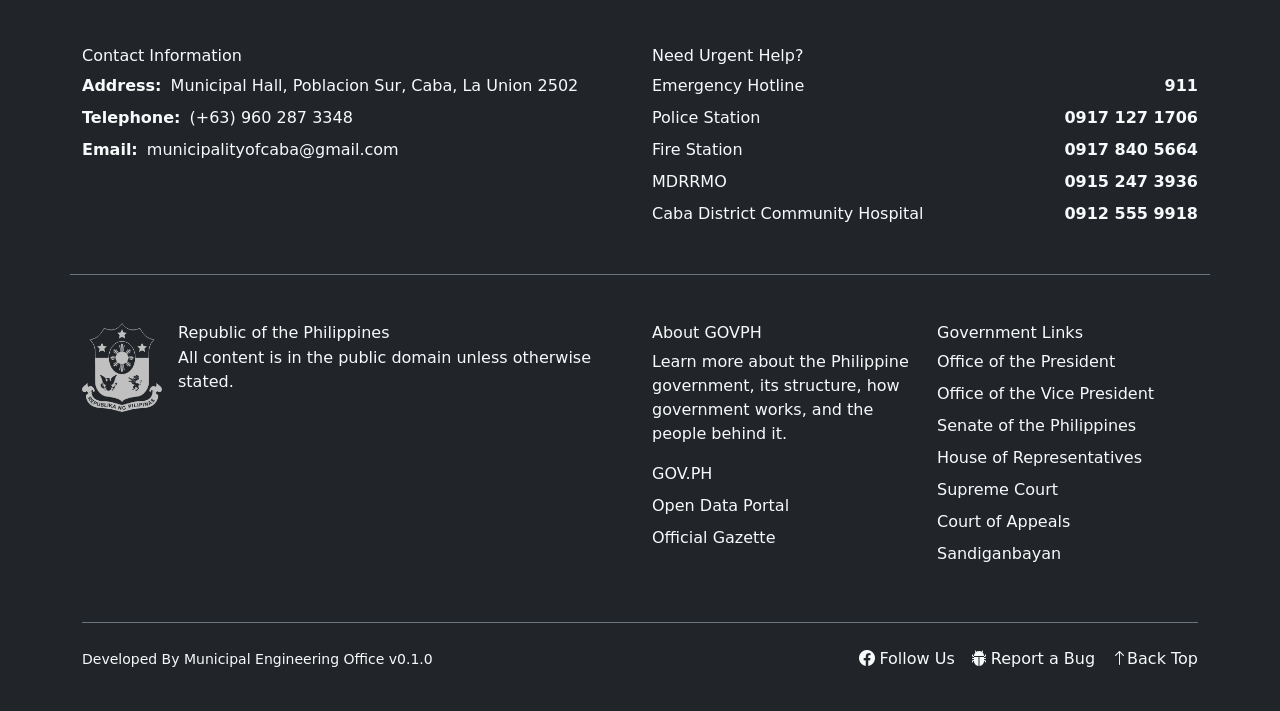
==== commit a6f79877: "updated cover banner, rework some elements" ====
--- a/citizens-charter.html
+++ b/citizens-charter.html
@@ -12,53 +12,75 @@
 </head>
 
 <body class="d-flex flex-column h-100">
-    <nav class="navbar navbar-expand-lg navbar-light bg-body-secondary py-2 sticky-top">
+    <nav class="navbar navbar-expand-lg navbar-dark bg-dark py-2 sticky-top">
         <div class="container">
-            <a class="navbar-brand d-lg-none" href="./index.html">Menu</a>
+
+            <!-- Mobile Toggle -->
+            <div class="navbar-brand d-lg-none">
+                <button class="navbar-toggler border-0" type="button" data-bs-toggle="collapse"
+                    data-bs-target="#mainNav" aria-controls="mainNav" aria-expanded="false"
+                    aria-label="Toggle navigation">
+                    <i class="bi bi-list text-white fs-3"></i>
+                </button>
+            </div>
+
+            <!-- Accessibility -->
             <div class="d-flex align-items-center gap-2 order-lg-3">
                 <div class="dropdown">
-                    <a class="text-body fs-4 p-0 border-0 bg-transparent dropdown-toggle" type="button"
-                        id="accessibilityMenu" data-bs-toggle="dropdown" aria-expanded="false"
-                        aria-label="Accessibility Options">
-
+                    <button class="text-white fs-4 p-0 border-0 bg-transparent dropdown-toggle" id="accessibilityMenu"
+                        data-bs-toggle="dropdown" aria-expanded="false" aria-label="Accessibility Options">
                         <i class="bi bi-universal-access-circle"></i>
-                    </a>
-
-                    <ul class="dropdown-menu dropdown-menu-end" aria-labelledby="accessibilityMenu">
+                    </button>
+
+                    <ul class="dropdown-menu dropdown-menu-end">
                         <li>
-                            <a class="dropdown-item" href="#" onclick="toggleContrast()"><i
-                                    class="bi bi-circle-half me-1"></i>Switch Contrast</a>
+                            <a class="dropdown-item" href="#" onclick="toggleContrast()">
+                                <i class="bi bi-circle-half me-1"></i>Switch Contrast
+                            </a>
                         </li>
                         <li>
-                            <a class="dropdown-item" href="#" onclick="scrollToTop()"><i
-                                    class="bi bi-box-arrow-in-up me-1"></i>Page Up</a>
+                            <a class="dropdown-item" href="#" onclick="scrollToTop()">
+                                <i class="bi bi-box-arrow-in-up me-1"></i>Page Up
+                            </a>
                         </li>
                         <li>
-                            <a class="dropdown-item" href="#" onclick="scrollToBottom()"><i
-                                    class="bi bi-box-arrow-in-down me-1"></i>Page Down</a>
+                            <a class="dropdown-item" href="#" onclick="scrollToBottom()">
+                                <i class="bi bi-box-arrow-in-down me-1"></i>Page Down
+                            </a>
                         </li>
                     </ul>
                 </div>
             </div>
+
+            <!-- Nav Links -->
             <div class="collapse navbar-collapse order-lg-2 mt-2 mt-lg-0" id="mainNav">
                 <ul class="navbar-nav me-auto mb-2 mb-lg-0">
+
                     <li class="nav-item me-lg-3">
-                        <a href="https://www.gov.ph" target="_blank" class="nav-link text-body">GOVPH</a>
-                    </li>
+                        <a href="https://www.gov.ph" target="_blank" class="nav-link text-white">
+                            GOVPH
+                        </a>
+                    </li>
+
                     <li class="nav-item dropdown me-lg-3">
-                        <a class="nav-link text-body px-2 dropdown-toggle" href="#" id="townDropdown"
-                            data-bs-toggle="dropdown" aria-expanded="false">The Town</a>
-                        <ul class="dropdown-menu" aria-labelledby="townDropdown">
+                        <a class="nav-link text-white px-2 dropdown-toggle" href="#" id="townDropdown"
+                            data-bs-toggle="dropdown">
+                            The Town
+                        </a>
+                        <ul class="dropdown-menu">
                             <li><a class="dropdown-item" href="./history.html">History</a></li>
                         </ul>
                     </li>
+
                     <li class="nav-item">
-                        <a href="./citizens-charter.html" class="nav-link text-body px-2">
+                        <a href="./citizens-charter.html" class="nav-link text-white px-2">
                             Citizens Charter Directory
                         </a>
                     </li>
+
                 </ul>
             </div>
+
         </div>
     </nav>
     <header class="py-2">
@@ -66,7 +88,7 @@
             <a href="./index.html" class="d-flex align-items-center text-dark text-decoration-none mb-2 mb-lg-0">
                 <img src="static/images/logo_alt.png" id="hseal" alt="Municipality of Caba La Union" width="250">
             </a>
-            <ul class="nav flex-column flex-lg-row align-items-start align-items-lg-center mb-2 mb-lg-0">
+            <ul class="nav flex-column flex-lg-row align-items-start align-items-lg-center mb-2 mb-lg-0 d-none d-md-block">
                 <li class="nav-item">
                     <a class="nav-link d-flex align-items-center px-0 px-lg-2 text-body" href="tel:+639602873348">
                         <i class="bi bi-telephone-plus me-2"></i> (+63) 960 287 3348
@@ -109,7 +131,8 @@
                         <li><a href="#" class="accent-color"><i class="bi bi-arrow-right-circle-fill me-1"></i>Municipal
                                 Agriculture
                                 Office</a></li>
-                        <li><a href="#" class="accent-color"><i class="bi bi-arrow-right-circle-fill me-1"></i>Municipal
+                        <li><a href="./static/resources/cc/mengo.pdf" target="_blank" class="accent-color"><i
+                                    class="bi bi-arrow-right-circle-fill me-1"></i>Municipal
                                 Engineering
                                 Office</a></li>
                         <li><a href="#" class="accent-color"><i class="bi bi-arrow-right-circle-fill me-1"></i>Municipal
--- a/static/styles/common.css
+++ b/static/styles/common.css
@@ -1,5 +1,8 @@
+header {
+    background-color: #9fc19e;
+}
 .hero-banner {
-    background-color: #c0b87a;
+    background-color: #9fc19e;
 }
 .accent-color {
     color: #108b5c;
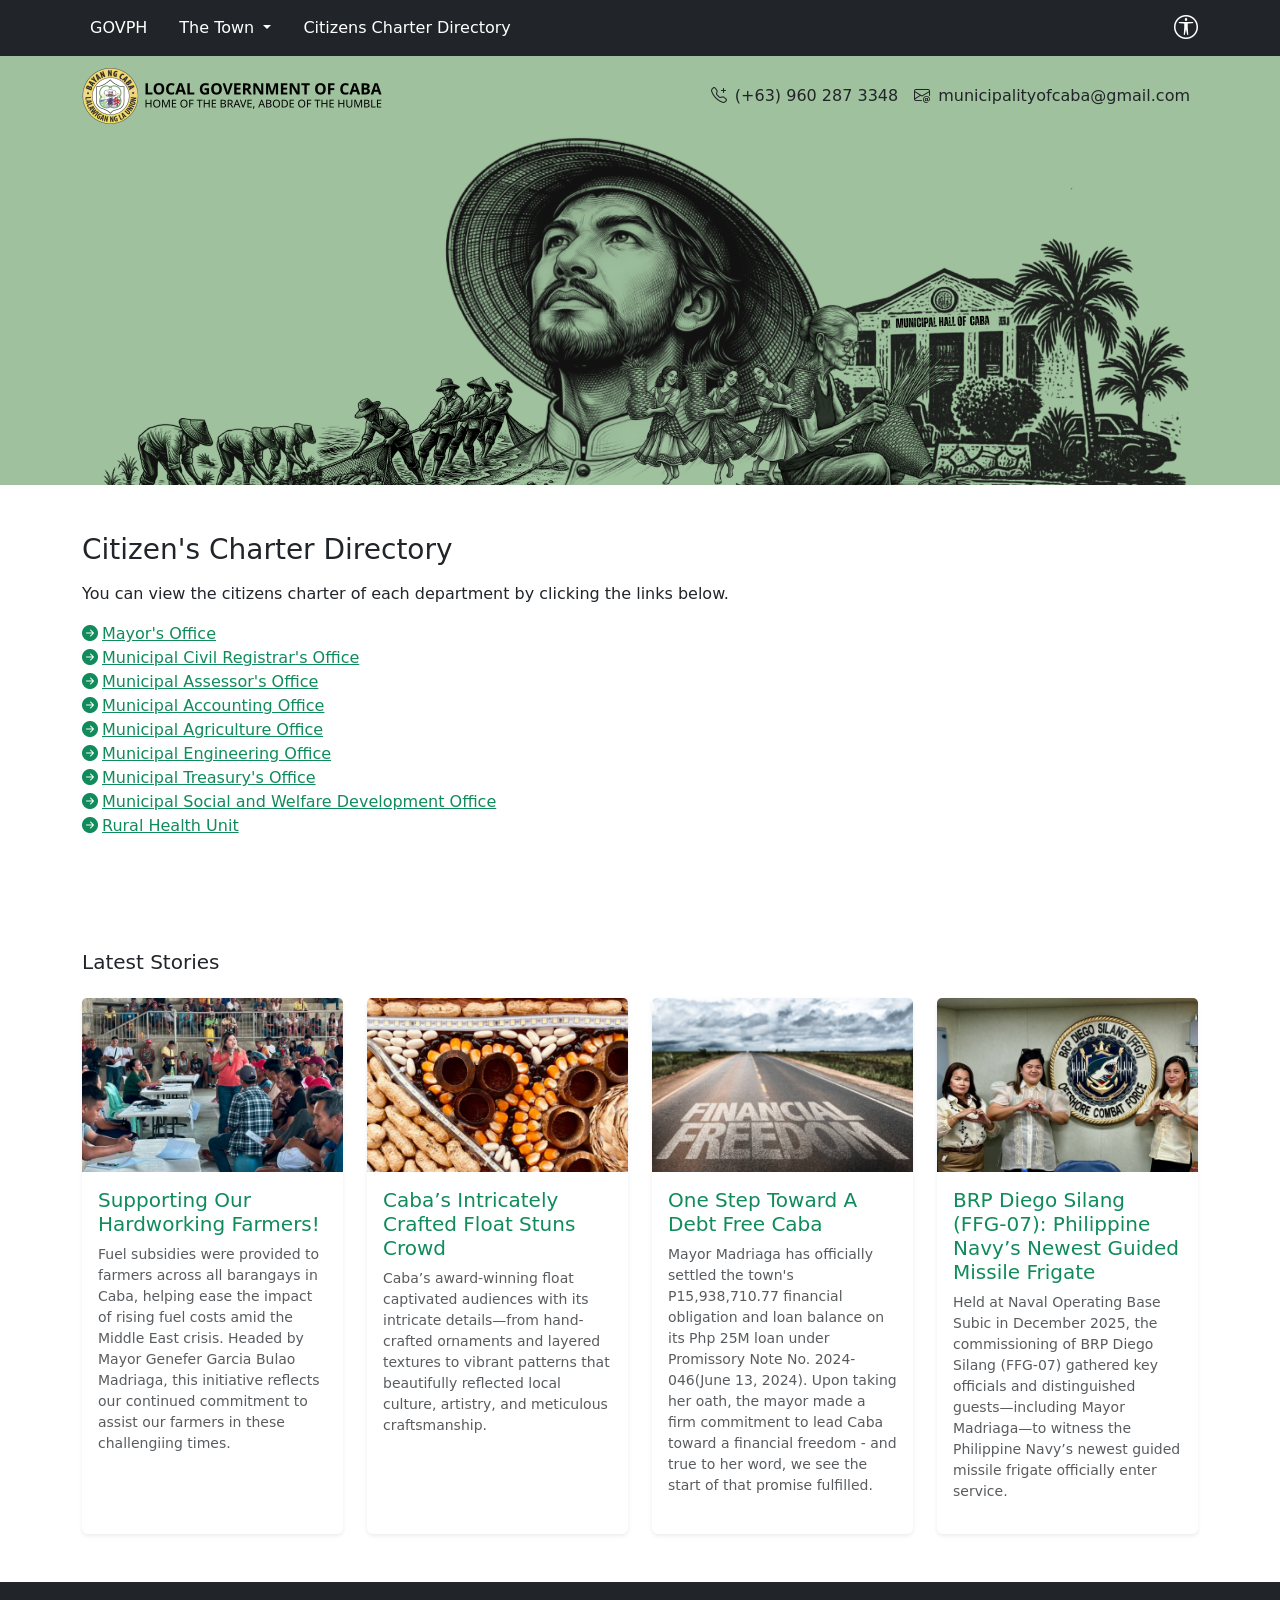
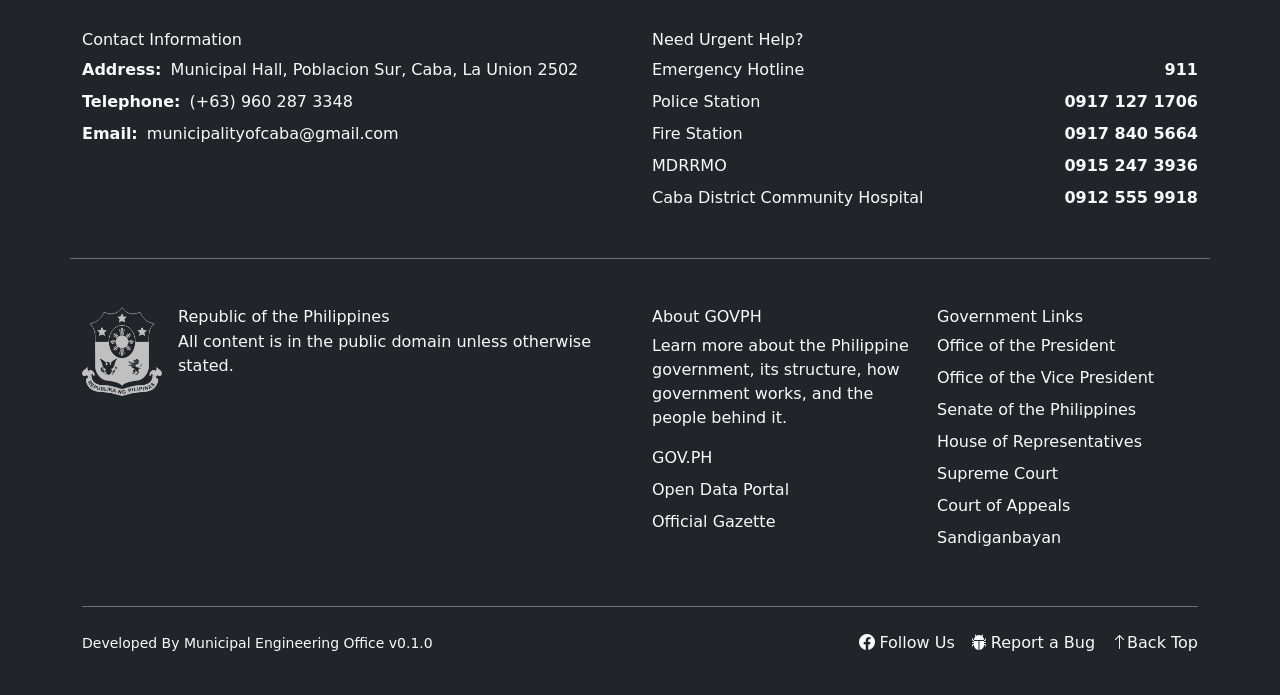
==== commit 7f46ea3b: "updated cover banner, and main seal" ====
--- a/citizens-charter.html
+++ b/citizens-charter.html
@@ -86,9 +86,10 @@
     <header class="py-2">
         <div class="container d-flex flex-wrap align-items-center justify-content-between">
             <a href="./index.html" class="d-flex align-items-center text-dark text-decoration-none mb-2 mb-lg-0">
-                <img src="static/images/logo_alt.png" id="hseal" alt="Municipality of Caba La Union" width="250">
+                <img src="static/images/logo_alt.png" id="hseal" alt="Municipality of Caba La Union">
             </a>
-            <ul class="nav flex-column flex-lg-row align-items-start align-items-lg-center mb-2 mb-lg-0 d-none d-md-block">
+            <ul
+                class="nav flex-column flex-lg-row align-items-start align-items-lg-center mb-2 mb-lg-0 d-none d-md-flex">
                 <li class="nav-item">
                     <a class="nav-link d-flex align-items-center px-0 px-lg-2 text-body" href="tel:+639602873348">
                         <i class="bi bi-telephone-plus me-2"></i> (+63) 960 287 3348
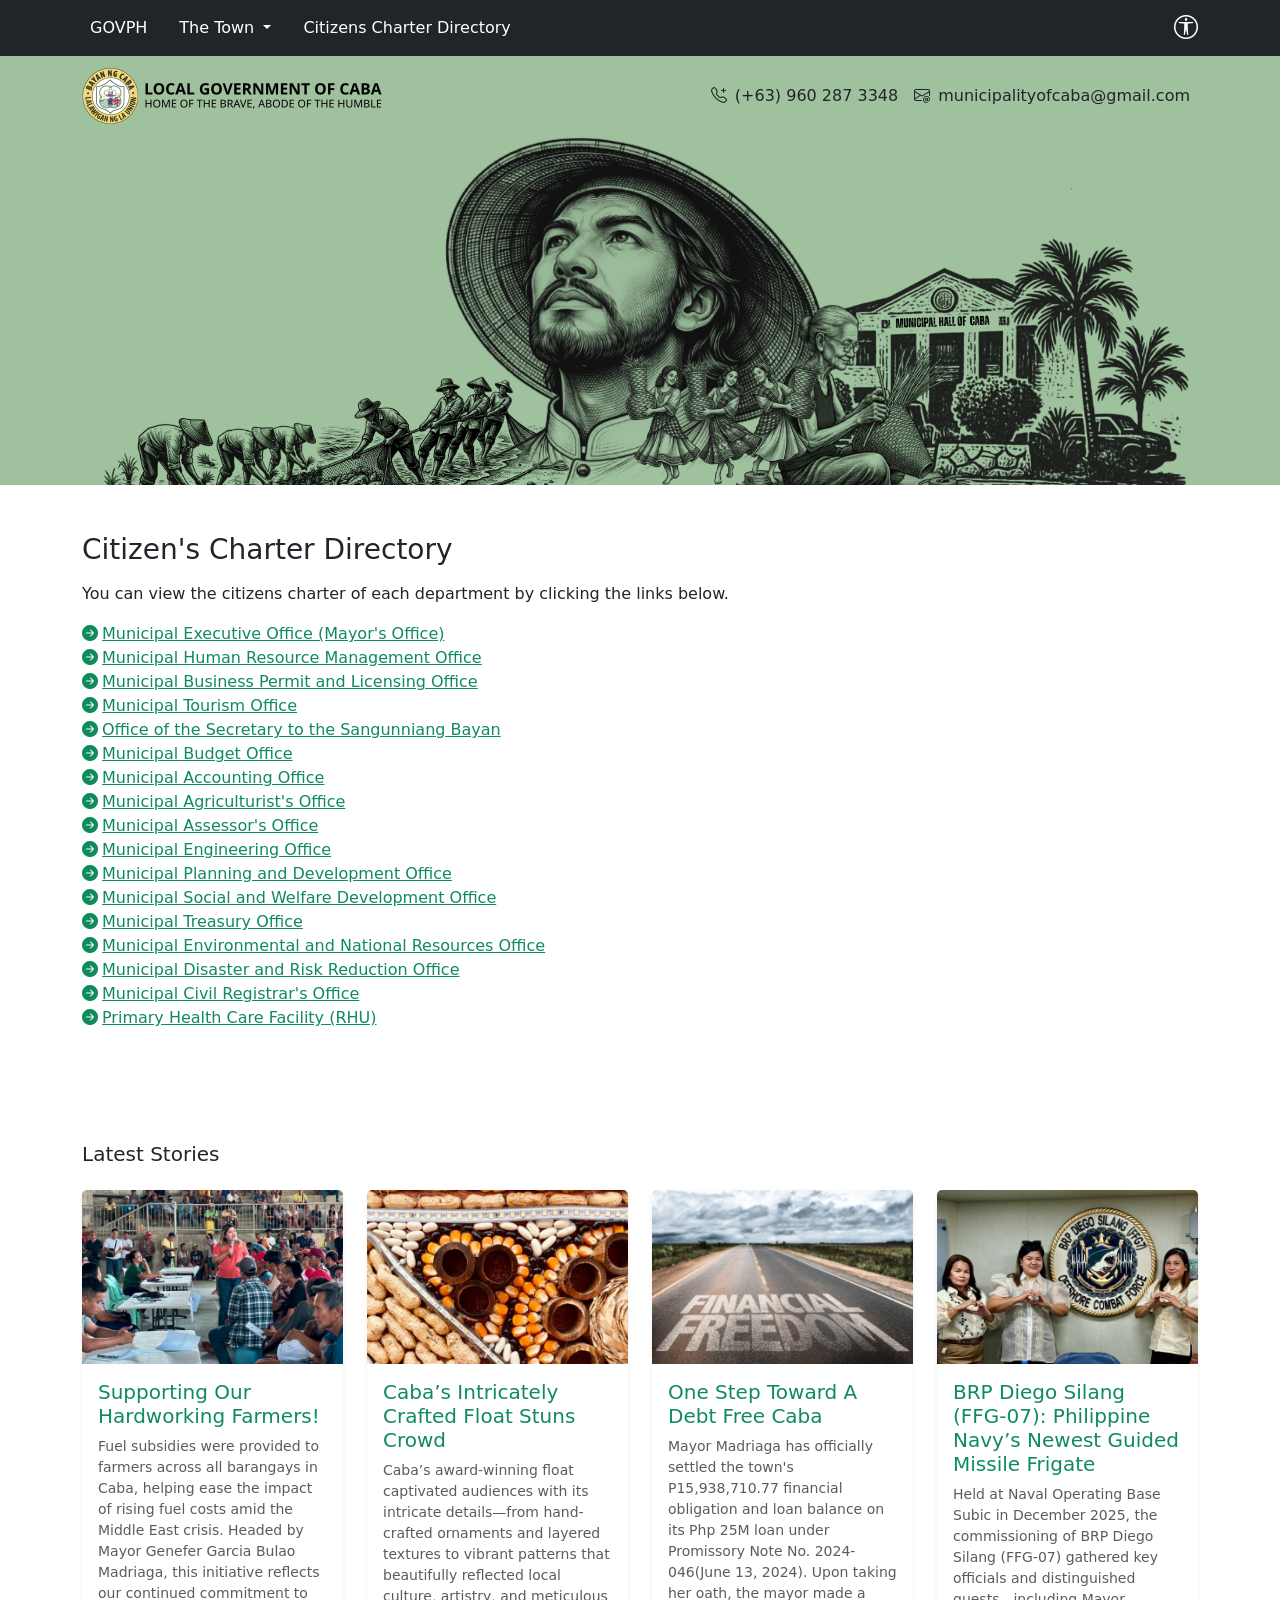
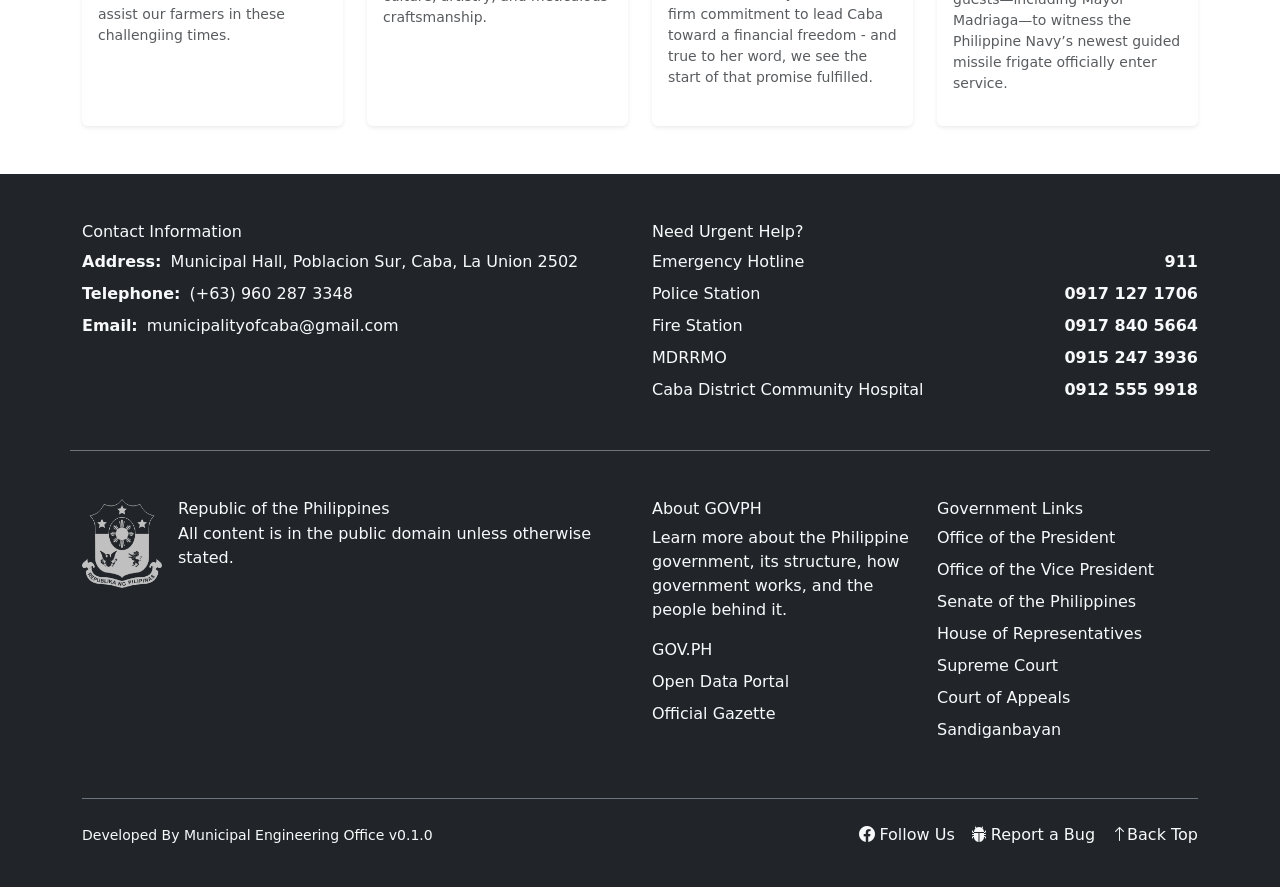
==== commit f525b2b9: "added citizen's charter for each department" ====
--- a/citizens-charter.html
+++ b/citizens-charter.html
@@ -116,36 +116,23 @@
                 <p>You can view the citizens charter of each department by clicking the links below.</p>
                 <div class="col">
                     <ul class="list-unstyled ps-0">
-                        <li><a href="#" class="accent-color"><i class="bi bi-arrow-right-circle-fill me-1"></i>Mayor's
-                                Office</a>
-                        </li>
-                        <li><a href="#" class="accent-color"><i class="bi bi-arrow-right-circle-fill me-1"></i>Municipal
-                                Civil
-                                Registrar's
-                                Office</a></li>
-                        <li><a href="#" class="accent-color"><i class="bi bi-arrow-right-circle-fill me-1"></i>Municipal
-                                Assessor's
-                                Office</a></li>
-                        <li><a href="#" class="accent-color"><i class="bi bi-arrow-right-circle-fill me-1"></i>Municipal
-                                Accounting
-                                Office</a></li>
-                        <li><a href="#" class="accent-color"><i class="bi bi-arrow-right-circle-fill me-1"></i>Municipal
-                                Agriculture
-                                Office</a></li>
-                        <li><a href="./static/resources/cc/mengo.pdf" target="_blank" class="accent-color"><i
-                                    class="bi bi-arrow-right-circle-fill me-1"></i>Municipal
-                                Engineering
-                                Office</a></li>
-                        <li><a href="#" class="accent-color"><i class="bi bi-arrow-right-circle-fill me-1"></i>Municipal
-                                Treasury's
-                                Office</a></li>
-                        <li><a href="#" class="accent-color"><i class="bi bi-arrow-right-circle-fill me-1"></i>Municipal
-                                Social and
-                                Welfare
-                                Development Office</a></li>
-                        <li><a href="#" class="accent-color"><i class="bi bi-arrow-right-circle-fill me-1"></i>Rural
-                                Health Unit</a>
-                        </li>
+                        <li><a href="./static/resources/cc/mexeo.pdf" target="_blank" class="accent-color"><i class="bi bi-arrow-right-circle-fill me-1"></i>Municipal Executive Office (Mayor's Office)</a></li>
+                        <li><a href="./static/resources/cc/mhumo.pdf" target="_blank" class="accent-color"><i class="bi bi-arrow-right-circle-fill me-1"></i>Municipal Human Resource Management Office</a></li>
+                        <li><a href="./static/resources/cc/mbuso.pdf" target="_blank" class="accent-color"><i class="bi bi-arrow-right-circle-fill me-1"></i>Municipal Business Permit and Licensing Office</a></li>
+                        <li><a href="./static/resources/cc/mtouo.pdf" target="_blank" class="accent-color"><i class="bi bi-arrow-right-circle-fill me-1"></i>Municipal Tourism Office</a></li>
+                        <li><a href="./static/resources/cc/ssbo.pdf" target="_blank" class="accent-color"><i class="bi bi-arrow-right-circle-fill me-1"></i>Office of the Secretary to the Sangunniang Bayan</a></li>
+                        <li><a href="./static/resources/cc/mbudo.pdf" target="_blank" class="accent-color"><i class="bi bi-arrow-right-circle-fill me-1"></i>Municipal Budget Office</a></li>
+                        <li><a href="./static/resources/cc/macco.pdf" target="_blank" class="accent-color"><i class="bi bi-arrow-right-circle-fill me-1"></i>Municipal Accounting Office</a></li>
+                        <li><a href="./static/resources/cc/magro.pdf" target="_blank" class="accent-color"><i class="bi bi-arrow-right-circle-fill me-1"></i>Municipal Agriculturist's Office</a></li>
+                        <li><a href="./static/resources/cc/masso.pdf" target="_blank" class="accent-color"><i class="bi bi-arrow-right-circle-fill me-1"></i>Municipal Assessor's Office</a></li>
+                        <li><a href="./static/resources/cc/mengo.pdf" target="_blank" class="accent-color"><i class="bi bi-arrow-right-circle-fill me-1"></i>Municipal Engineering Office</a></li>
+                        <li><a href="./static/resources/cc/mplano.pdf" target="_blank" class="accent-color"><i class="bi bi-arrow-right-circle-fill me-1"></i>Municipal Planning and Development Office</a></li>
+                        <li><a href="./static/resources/cc/mswdo.pdf" target="_blank" class="accent-color"><i class="bi bi-arrow-right-circle-fill me-1"></i>Municipal Social and Welfare Development Office</a></li>
+                        <li><a href="./static/resources/cc/mtreo.pdf" target="_blank" class="accent-color"><i class="bi bi-arrow-right-circle-fill me-1"></i>Municipal Treasury Office</a></li>
+                        <li><a href="./static/resources/cc/menvo.pdf" target="_blank" class="accent-color"><i class="bi bi-arrow-right-circle-fill me-1"></i>Municipal Environmental and National Resources Office</a></li>
+                        <li><a href="./static/resources/cc/mdiso.pdf" target="_blank" class="accent-color"><i class="bi bi-arrow-right-circle-fill me-1"></i>Municipal Disaster and Risk Reduction Office</a></li>
+                        <li><a href="./static/resources/cc/mcivo.pdf" target="_blank" class="accent-color"><i class="bi bi-arrow-right-circle-fill me-1"></i>Municipal Civil Registrar's Office</a></li>
+                        <li><a href="./static/resources/cc/mheao.pdf" target="_blank" class="accent-color"><i class="bi bi-arrow-right-circle-fill me-1"></i>Primary Health Care Facility (RHU)</a></li>
                     </ul>
                 </div>
             </div>
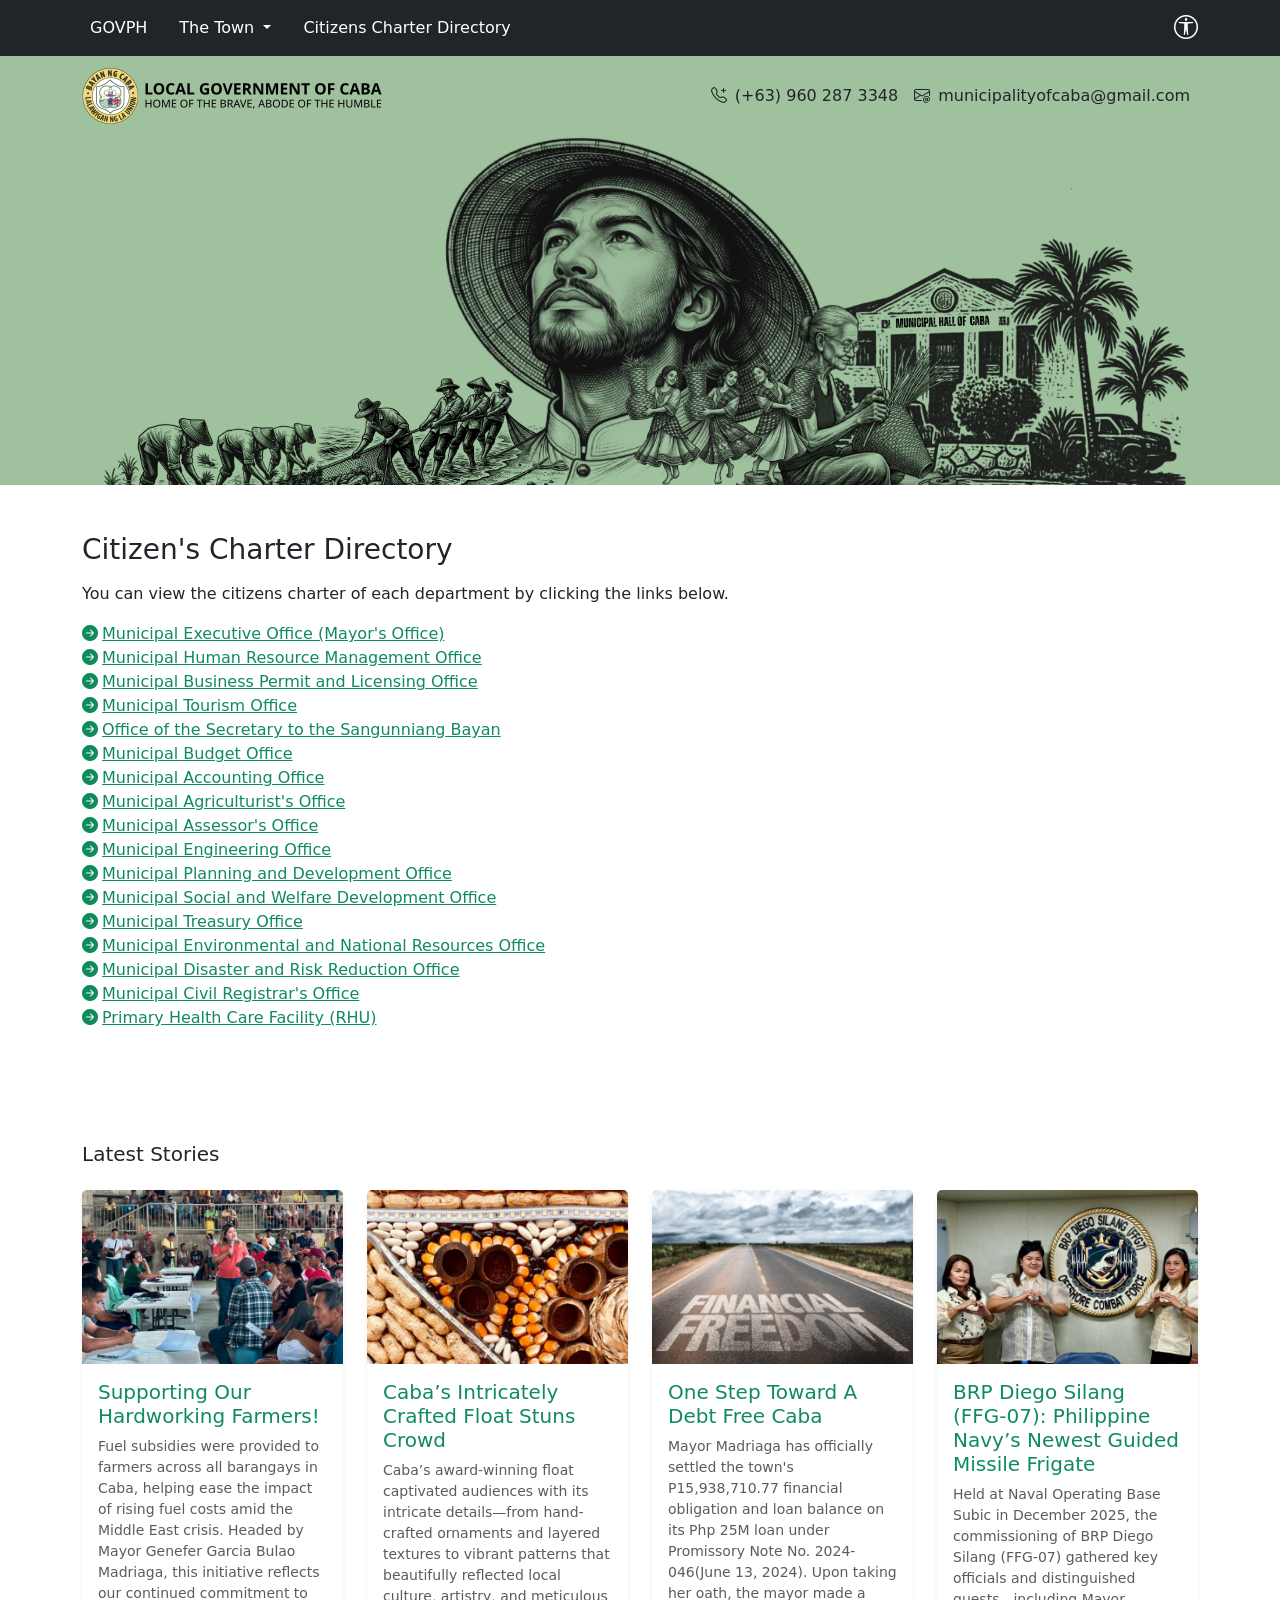
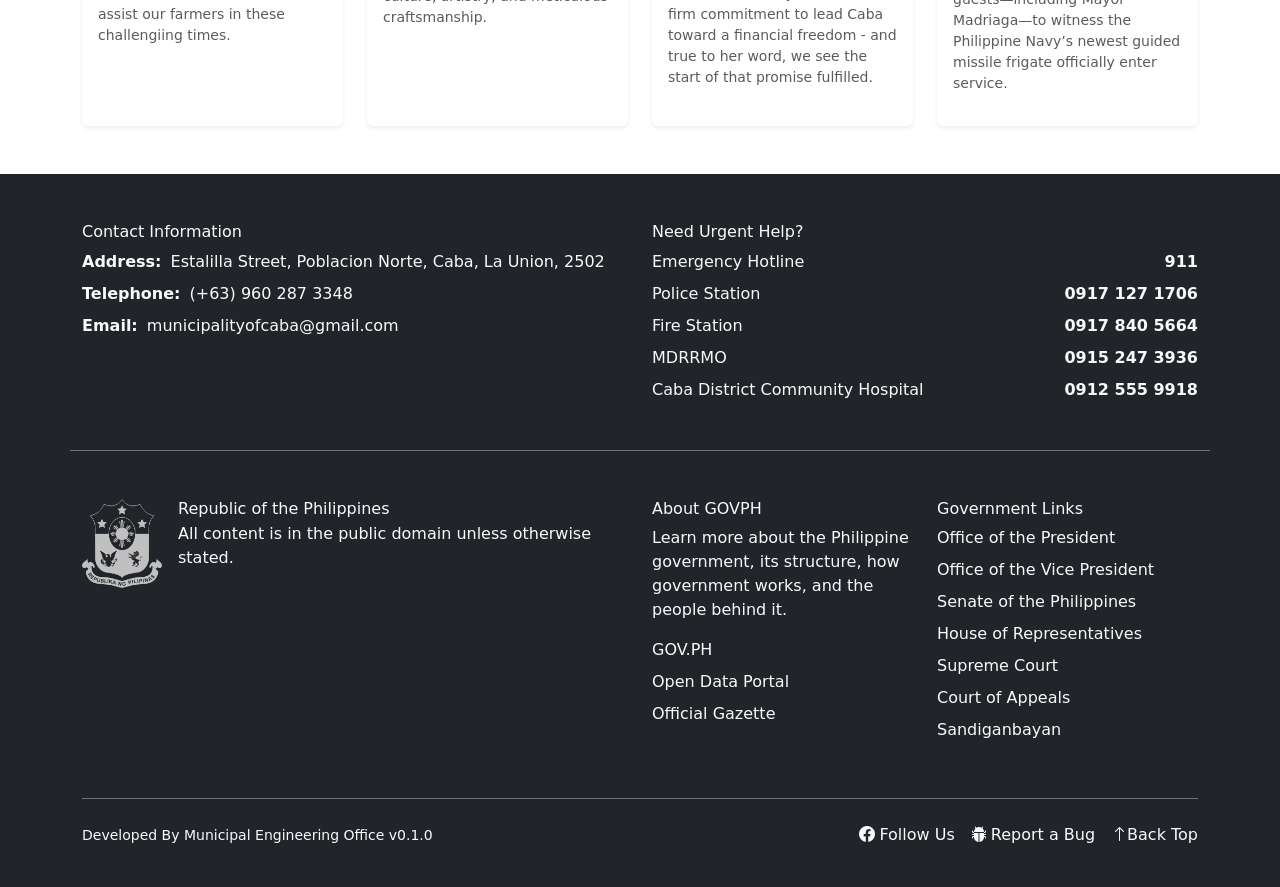
==== commit a5e377d3: "officials page, updated address in footer" ====
--- a/citizens-charter.html
+++ b/citizens-charter.html
@@ -69,6 +69,8 @@
                         </a>
                         <ul class="dropdown-menu">
                             <li><a class="dropdown-item" href="./history.html">History</a></li>
+                            <li><a class="dropdown-item" href="./otop.html">One Product</a></li>
+                            <li><a class="dropdown-item" href="./officials.html">Our Officials</a></li>
                         </ul>
                     </li>
 
@@ -209,7 +211,7 @@
                 <div class="col-12 col-md-6 mb-4">
                     <h6 class="text-center text-md-start">Contact Information</h6>
                     <dl class="mb-0">
-                        <dd><strong class="me-1">Address:</strong> Municipal Hall, Poblacion Sur, Caba, La Union 2502
+                        <dd><strong class="me-1">Address:</strong> Estalilla Street, Poblacion Norte, Caba, La Union, 2502
                         </dd>
                         <dd><strong class="me-1">Telephone:</strong> (+63) 960 287 3348</dd>
                         <dd><strong class="me-1">Email:</strong> municipalityofcaba@gmail.com</dd>
